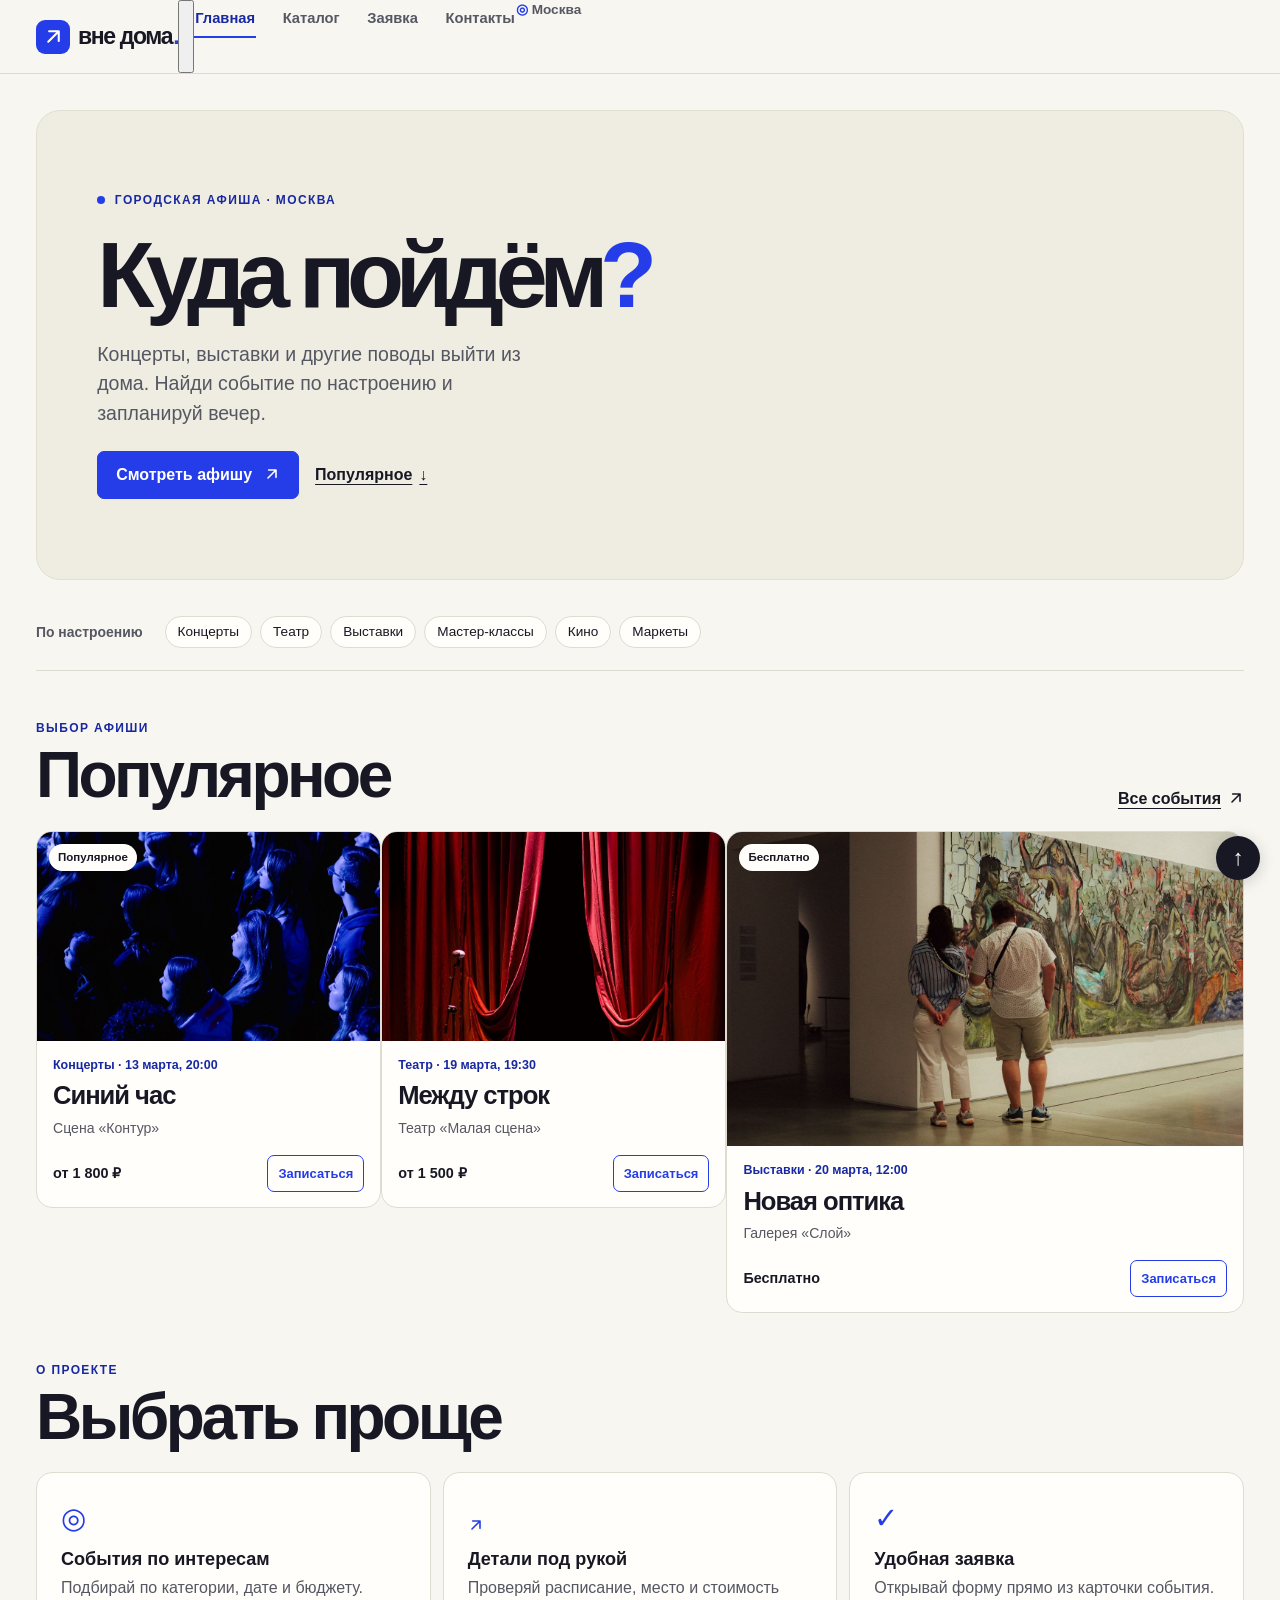
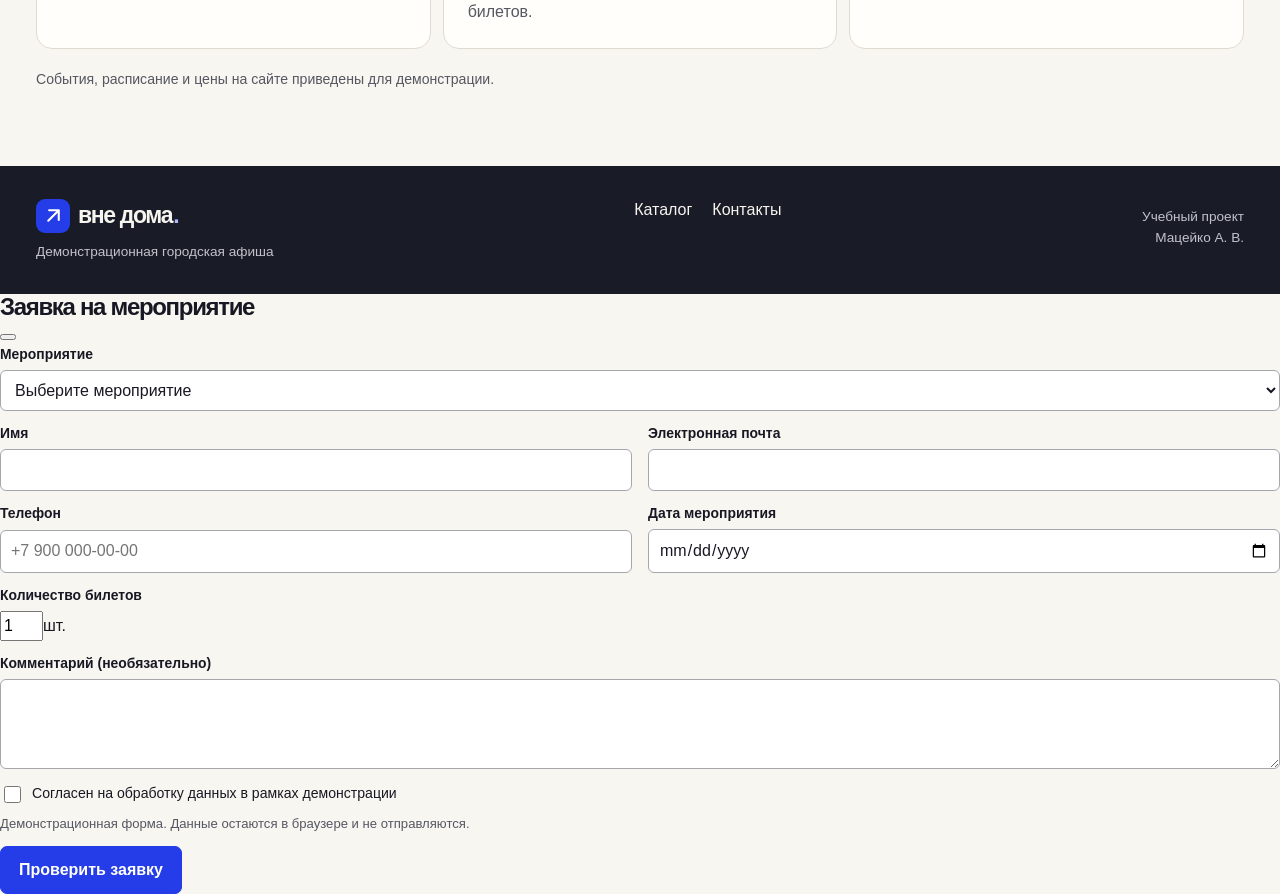
==== index.html @ 8ca8f807 "Merge coursework implementation" ====
<!doctype html>
<html lang="ru">
  <head>
    <meta charset="utf-8" />
    <meta name="viewport" content="width=device-width, initial-scale=1" />
    <meta
      name="description"
      content="Демонстрационная городская афиша Москвы. Популярные концерты, выставки и спектакли."
    />
    <meta name="theme-color" content="#f8f6f0" />
    <title>Главная · Вне дома</title>
    <link rel="icon" href="images/icon.svg" type="image/svg+xml" />
    <link rel="stylesheet" href="vendor/bootstrap/css/bootstrap.min.css" />
    <link rel="stylesheet" href="css/custom.css" />
    <script src="vendor/bootstrap/js/bootstrap.bundle.min.js" defer></script>
    <script src="js/events.js" defer></script>
    <script src="js/main.js" defer></script>
  </head>
  <body id="top" data-version="bootstrap">
    <a class="skip-link" href="#main">К содержимому</a>
    <header class="site-header">
      <nav class="site-nav navbar navbar-expand-md" aria-label="Основное меню">
        <div class="shell container">
          <a
            href="index.html"
            class="brand navbar-brand"
            aria-label="Вне дома — главная"
            ><span class="brand__mark" aria-hidden="true"
              ><svg
                class="icon-arrow"
                width="16"
                height="16"
                viewBox="0 0 24 24"
                fill="none"
                aria-hidden="true"
              >
                <path
                  d="M6 18 18 6M7 6h11v11"
                  stroke="currentColor"
                  stroke-width="2.4"
                  stroke-linecap="round"
                  stroke-linejoin="round"
                /></svg
            ></span>
            вне дома<span class="brand__dot">.</span></a
          ><button
            class="navbar-toggler"
            type="button"
            data-bs-toggle="collapse"
            data-bs-target="#main-nav"
            aria-controls="main-nav"
            aria-expanded="false"
            aria-label="Открыть меню"
          >
            <span class="navbar-toggler-icon"></span>
          </button>
          <div id="main-nav" class="collapse navbar-collapse">
            <div class="site-nav__links navbar-nav">
              <a
                class="site-nav__link nav-link"
                href="index.html"
                aria-current="page"
                >Главная</a
              ><a class="site-nav__link nav-link" href="catalog.html">Каталог</a
              ><a class="site-nav__link nav-link" href="order.html">Заявка</a
              ><a class="site-nav__link nav-link" href="contacts.html"
                >Контакты</a
              >
            </div>
          </div>
          <span class="site-nav__city"
            ><span aria-hidden="true">◎</span> Москва</span
          >
        </div>
      </nav>
    </header>
    <main id="main" tabindex="-1">
      <section class="hero shell container">
        <div class="hero__grid row g-0">
          <div class="hero__content col-lg-6">
            <p class="kicker">
              <span class="kicker__dot"></span> Городская афиша · Москва
            </p>
            <h1>Куда пойдём<span class="hero__period">?</span></h1>
            <p class="hero__lead">
              Концерты, выставки и другие поводы выйти из дома. Найди событие по
              настроению и запланируй вечер.
            </p>
            <div class="hero__actions">
              <a class="button btn btn-primary" href="catalog.html"
                >Смотреть афишу
                <span aria-hidden="true"
                  ><svg
                    class="icon-arrow"
                    width="16"
                    height="16"
                    viewBox="0 0 24 24"
                    fill="none"
                    aria-hidden="true"
                  >
                    <path
                      d="M6 18 18 6M7 6h11v11"
                      stroke="currentColor"
                      stroke-width="2.4"
                      stroke-linecap="round"
                      stroke-linejoin="round"
                    /></svg></span></a
              ><a class="text-link" href="#popular"
                >Популярное <span aria-hidden="true">↓</span></a
              >
            </div>
          </div>
          <figure class="hero__visual col-lg-6">
            <img
              src="images/concert.jpg"
              alt="Зрители перед сценой в синем свете"
              width="1200"
              height="800"
              fetchpriority="high"
            />
            <figcaption>
              <span>КОНЦЕРТ · 13 МАРТА</span
              ><a href="product.html?event=blue-hour"
                >Синий час
                <span aria-hidden="true"
                  ><svg
                    class="icon-arrow"
                    width="16"
                    height="16"
                    viewBox="0 0 24 24"
                    fill="none"
                    aria-hidden="true"
                  >
                    <path
                      d="M6 18 18 6M7 6h11v11"
                      stroke="currentColor"
                      stroke-width="2.4"
                      stroke-linecap="round"
                      stroke-linejoin="round"
                    /></svg></span
              ></a>
            </figcaption>
          </figure>
        </div>
      </section>
      <nav class="shell genres" aria-label="Категории мероприятий">
        <span class="genres__label">По настроению</span>
        <div class="genres__items">
          <a class="genre" href="catalog.html?category=Концерты">Концерты</a
          ><a class="genre" href="catalog.html?category=Театр">Театр</a
          ><a class="genre" href="catalog.html?category=Выставки">Выставки</a
          ><a class="genre" href="catalog.html?category=Мастер-классы"
            >Мастер-классы</a
          ><a class="genre" href="catalog.html?category=Кино">Кино</a
          ><a class="genre" href="catalog.html?category=Маркеты">Маркеты</a>
        </div>
      </nav>
      <section class="shell section" id="popular">
        <div class="section__heading">
          <div>
            <p class="kicker">Выбор афиши</p>
            <h2>Популярное</h2>
          </div>
          <a class="text-link" href="catalog.html"
            >Все события
            <span aria-hidden="true"
              ><svg
                class="icon-arrow"
                width="16"
                height="16"
                viewBox="0 0 24 24"
                fill="none"
                aria-hidden="true"
              >
                <path
                  d="M6 18 18 6M7 6h11v11"
                  stroke="currentColor"
                  stroke-width="2.4"
                  stroke-linecap="round"
                  stroke-linejoin="round"
                /></svg></span
          ></a>
        </div>
        <div class="card-grid row g-4">
          <div class="col-12 col-sm-6 col-lg-4" data-card-wrapper>
            <article class="event-card card h-100" data-event-card="blue-hour">
              <div class="event-card__cover">
                <span class="event-card__tag badge text-bg-light"
                  >Популярное</span
                ><a
                  href="product.html?event=blue-hour"
                  tabindex="-1"
                  aria-hidden="true"
                  ><img
                    src="images/concert.jpg"
                    alt=""
                    width="800"
                    height="520"
                    loading="lazy"
                /></a>
              </div>
              <div class="event-card__body card-body">
                <p class="event-card__meta">
                  Концерты <span>·</span>
                  <time datetime="2027-03-13">13 марта, 20:00</time>
                </p>
                <h3 class="event-card__title">
                  <a href="product.html?event=blue-hour">Синий час</a>
                </h3>
                <p class="event-card__venue">Сцена «Контур»</p>
                <div class="event-card__actions">
                  <span class="event-card__price">от 1 800 ₽</span
                  ><button
                    class="button button--secondary btn btn-outline-primary"
                    type="button"
                    data-open-order="blue-hour"
                  >
                    Записаться
                  </button>
                </div>
              </div>
            </article>
          </div>
          <div class="col-12 col-sm-6 col-lg-4" data-card-wrapper>
            <article
              class="event-card card h-100"
              data-event-card="between-lines"
            >
              <div class="event-card__cover">
                <a
                  href="product.html?event=between-lines"
                  tabindex="-1"
                  aria-hidden="true"
                  ><img
                    src="images/theater.jpg"
                    alt=""
                    width="800"
                    height="520"
                    loading="lazy"
                /></a>
              </div>
              <div class="event-card__body card-body">
                <p class="event-card__meta">
                  Театр <span>·</span>
                  <time datetime="2027-03-19">19 марта, 19:30</time>
                </p>
                <h3 class="event-card__title">
                  <a href="product.html?event=between-lines">Между строк</a>
                </h3>
                <p class="event-card__venue">Театр «Малая сцена»</p>
                <div class="event-card__actions">
                  <span class="event-card__price">от 1 500 ₽</span
                  ><button
                    class="button button--secondary btn btn-outline-primary"
                    type="button"
                    data-open-order="between-lines"
                  >
                    Записаться
                  </button>
                </div>
              </div>
            </article>
          </div>
          <div class="col-12 col-sm-6 col-lg-4" data-card-wrapper>
            <article class="event-card card h-100" data-event-card="new-optics">
              <div class="event-card__cover">
                <span class="event-card__tag badge text-bg-light"
                  >Бесплатно</span
                ><a
                  href="product.html?event=new-optics"
                  tabindex="-1"
                  aria-hidden="true"
                  ><img
                    src="images/gallery.jpg"
                    alt=""
                    width="800"
                    height="520"
                    loading="lazy"
                /></a>
              </div>
              <div class="event-card__body card-body">
                <p class="event-card__meta">
                  Выставки <span>·</span>
                  <time datetime="2027-03-20">20 марта, 12:00</time>
                </p>
                <h3 class="event-card__title">
                  <a href="product.html?event=new-optics">Новая оптика</a>
                </h3>
                <p class="event-card__venue">Галерея «Слой»</p>
                <div class="event-card__actions">
                  <span class="event-card__price">Бесплатно</span
                  ><button
                    class="button button--secondary btn btn-outline-primary"
                    type="button"
                    data-open-order="new-optics"
                  >
                    Записаться
                  </button>
                </div>
              </div>
            </article>
          </div>
        </div>
      </section>
      <section class="shell section" id="about">
        <div class="section__heading">
          <div>
            <p class="kicker">О проекте</p>
            <h2>Выбрать проще</h2>
          </div>
        </div>
        <div class="benefits row g-3">
          <div class="benefits__item col-md-4">
            <span aria-hidden="true">◎</span>
            <h3>События по интересам</h3>
            <p>Подбирай по категории, дате и бюджету.</p>
          </div>
          <div class="benefits__item col-md-4">
            <span aria-hidden="true"
              ><svg
                class="icon-arrow"
                width="16"
                height="16"
                viewBox="0 0 24 24"
                fill="none"
                aria-hidden="true"
              >
                <path
                  d="M6 18 18 6M7 6h11v11"
                  stroke="currentColor"
                  stroke-width="2.4"
                  stroke-linecap="round"
                  stroke-linejoin="round"
                /></svg
            ></span>
            <h3>Детали под рукой</h3>
            <p>Проверяй расписание, место и стоимость билетов.</p>
          </div>
          <div class="benefits__item col-md-4">
            <span aria-hidden="true">✓</span>
            <h3>Удобная заявка</h3>
            <p>Открывай форму прямо из карточки события.</p>
          </div>
        </div>
        <aside class="project-note">
          События, расписание и цены на сайте приведены для демонстрации.
        </aside>
      </section>
    </main>
    <footer class="site-footer">
      <div class="shell site-footer__inner">
        <div>
          <a class="brand brand--footer" href="index.html"
            ><span class="brand__mark" aria-hidden="true"
              ><svg
                class="icon-arrow"
                width="16"
                height="16"
                viewBox="0 0 24 24"
                fill="none"
                aria-hidden="true"
              >
                <path
                  d="M6 18 18 6M7 6h11v11"
                  stroke="currentColor"
                  stroke-width="2.4"
                  stroke-linecap="round"
                  stroke-linejoin="round"
                /></svg
            ></span>
            вне дома<span class="brand__dot">.</span></a
          >
          <p>Демонстрационная городская афиша</p>
        </div>
        <div class="site-footer__links">
          <a href="catalog.html">Каталог</a><a href="contacts.html">Контакты</a>
        </div>
        <p class="site-footer__credit">Учебный проект<br />Мацейко А. В.</p>
      </div>
    </footer>
    <a class="back-top" href="#top" aria-label="Наверх" title="Наверх">↑</a>
    <div
      class="modal fade"
      id="order-modal"
      tabindex="-1"
      aria-labelledby="modal-title"
      aria-hidden="true"
    >
      <div class="modal-dialog modal-dialog-scrollable">
        <div class="modal-content">
          <div class="modal-header">
            <h2 class="modal-title fs-4" id="modal-title">
              Заявка на мероприятие
            </h2>
            <button
              class="btn-close"
              type="button"
              data-bs-dismiss="modal"
              aria-label="Закрыть"
            ></button>
          </div>
          <div class="modal-body">
            <form class="request-form" data-form="quick">
              <div class="form-grid">
                <div class="field field--wide">
                  <label class="field__label form-label" for="quick-event"
                    >Мероприятие</label
                  ><select
                    class="field__input form-select"
                    id="quick-event"
                    name="event"
                    required
                  >
                    <option value="">Выберите мероприятие</option>
                    <option value="blue-hour">Синий час</option>
                    <option value="between-lines">Между строк</option>
                    <option value="new-optics">Новая оптика</option>
                    <option value="clay">Форма из глины</option>
                    <option value="film">Кино после заката</option>
                    <option value="market">Городской маркет</option>
                  </select>
                </div>
                <div class="field">
                  <label class="field__label form-label" for="quick-name"
                    >Имя</label
                  ><input
                    class="field__input form-control"
                    id="quick-name"
                    name="name"
                    type="text"
                    autocomplete="given-name"
                    maxlength="80"
                    required
                  />
                </div>
                <div class="field">
                  <label class="field__label form-label" for="quick-email"
                    >Электронная почта</label
                  ><input
                    class="field__input form-control"
                    id="quick-email"
                    name="email"
                    type="email"
                    autocomplete="email"
                    maxlength="120"
                    required
                  />
                </div>
                <div class="field">
                  <label class="field__label form-label" for="quick-phone"
                    >Телефон</label
                  ><input
                    class="field__input form-control"
                    id="quick-phone"
                    name="phone"
                    type="tel"
                    autocomplete="tel"
                    minlength="7"
                    maxlength="25"
                    placeholder="+7 900 000-00-00"
                    required
                  />
                </div>
                <div class="field">
                  <label class="field__label form-label" for="quick-date"
                    >Дата мероприятия</label
                  ><input
                    class="field__input form-control"
                    id="quick-date"
                    name="date"
                    type="date"
                    required
                  />
                </div>
                <div class="field">
                  <label class="form-label" for="quick-tickets"
                    >Количество билетов</label
                  >
                  <div class="input-group">
                    <input
                      class="form-control"
                      id="quick-tickets"
                      name="tickets"
                      type="number"
                      min="1"
                      max="8"
                      value="1"
                      required
                    /><span class="input-group-text">шт.</span>
                  </div>
                </div>
                <div class="field field--wide">
                  <label class="field__label form-label" for="quick-comment"
                    >Комментарий (необязательно)</label
                  ><textarea
                    class="field__input form-control"
                    name="comment"
                    id="quick-comment"
                    maxlength="600"
                    rows="3"
                  ></textarea>
                </div>
              </div>
              <div class="consent form-check">
                <input
                  class="consent__input form-check-input"
                  type="checkbox"
                  id="quick-consent"
                  name="consent"
                  required
                /><label
                  class="consent__label form-check-label"
                  for="quick-consent"
                  >Согласен на обработку данных в рамках демонстрации</label
                >
              </div>
              <p class="request-form__note">
                Демонстрационная форма. Данные остаются в браузере и не
                отправляются.
              </p>
              <button class="button btn btn-primary" type="submit" disabled>
                Проверить заявку
              </button>
              <p
                class="request-form__status alert alert-success"
                role="status"
                tabindex="-1"
                hidden
              ></p>
            </form>
          </div>
        </div>
      </div>
    </div>
  </body>
</html>
---- css/custom.css ----
/* Токены оформления, базовые стили и состояния */
:root {
  --paper: #f8f6f0;
  --white: #fffefa;
  --ink: #171823;
  --muted: #555762;
  --line: #dedbd1;
  --accent: #243de8;
  --accent-dark: #1828a2;
  --soft: #eef0ff;
  --radius: 16px;
  --gap: 24px;
  --shell: 1280px;
}
*,
*::before,
*::after {
  box-sizing: border-box;
}
html {
  scroll-behavior: smooth;
  scroll-padding-top: 110px;
}
body {
  margin: 0;
  background: var(--paper);
  color: var(--ink);
  font:
    16px/1.5 "Inter",
    "Arial",
    sans-serif;
}
h1,
h2,
h3,
p,
figure {
  margin: 0;
}
h1,
h2,
h3 {
  line-height: 1.08;
}
h1,
h2 {
  letter-spacing: -0.055em;
}
a {
  color: inherit;
  text-decoration: none;
}
img {
  display: block;
  max-width: 100%;
  height: auto;
}
button,
input,
textarea,
select {
  font: inherit;
}
button,
select,
summary {
  cursor: pointer;
}
[hidden] {
  display: none !important;
}
:focus-visible {
  outline: 3px solid var(--accent);
  outline-offset: 4px;
}
:disabled {
  cursor: not-allowed;
  opacity: 0.55;
}
.shell {
  width: min(var(--shell), calc(100% - 72px));
  margin-inline: auto;
}
.skip-link {
  position: fixed;
  z-index: 1100;
  top: 10px;
  left: 10px;
  padding: 10px 15px;
  background: var(--white);
  transform: translateY(-150%);
}
.skip-link:focus {
  transform: translateY(0);
}
.button {
  display: inline-flex;
  align-items: center;
  justify-content: center;
  gap: 12px;
  min-height: 44px;
  padding: 11px 18px;
  border: 1px solid var(--accent);
  border-radius: 7px;
  background: var(--accent);
  color: #fff;
  text-align: center;
  font-weight: 700;
  transition:
    background-color 0.16s,
    color 0.16s;
}
.button:hover {
  background: var(--accent-dark);
  border-color: var(--accent-dark);
  color: #fff;
}
.button--secondary {
  color: var(--accent);
  background: transparent;
}
.button--secondary:hover {
  color: var(--accent-dark);
  background: var(--soft);
  border-color: var(--accent-dark);
}
.text-link {
  display: inline-flex;
  gap: 7px;
  align-items: center;
  font-weight: 700;
  text-decoration: underline;
  text-underline-offset: 4px;
}
.text-link:hover {
  color: var(--accent);
}
.kicker {
  color: var(--accent-dark);
  font-size: 0.75rem;
  font-weight: 800;
  letter-spacing: 0.115em;
  text-transform: uppercase;
}
.kicker__dot {
  display: inline-block;
  width: 8px;
  height: 8px;
  margin-right: 5px;
  border-radius: 50%;
  background: var(--accent);
}

/* Навигация и подвал */
.site-header {
  position: sticky;
  top: 0;
  z-index: 100;
  background: var(--paper);
  border-bottom: 1px solid var(--line);
}
.site-nav {
  display: flex;
  justify-content: space-between;
  align-items: center;
  gap: 18px;
  min-height: 73px;
}
.brand {
  display: inline-flex;
  align-items: center;
  gap: 8px;
  white-space: nowrap;
  font-size: 1.44rem;
  font-weight: 900;
  letter-spacing: -0.06em;
}
.brand__mark {
  display: grid;
  place-items: center;
  height: 34px;
  width: 34px;
  border-radius: 9px;
  background: var(--accent);
  color: white;
  font-size: 1.38rem;
}
.brand__dot {
  margin-left: -7px;
  color: var(--accent);
}
.site-nav__links {
  display: flex;
  flex-wrap: wrap;
  justify-content: center;
  align-items: center;
  gap: clamp(10px, 2vw, 32px);
}
.site-nav__link {
  color: var(--muted);
  font-size: 0.92rem;
  font-weight: 700;
  white-space: nowrap;
  padding: 7px 1px;
}
.site-nav__link:hover,
.site-nav__link[aria-current] {
  color: var(--accent-dark);
}
.site-nav__link[aria-current] {
  box-shadow: 0 2px 0 var(--accent);
}
.site-nav__city {
  color: var(--muted);
  font-size: 0.85rem;
  font-weight: 700;
  white-space: nowrap;
}
.site-nav__city span {
  color: var(--accent);
}
.site-footer {
  margin-top: 76px;
  padding: 32px 0;
  background: #191b26;
  color: #f6f4ef;
}
.site-footer__inner {
  display: flex;
  align-items: flex-start;
  justify-content: space-between;
  gap: 24px;
}
.site-footer p {
  color: #c1c2cc;
  font-size: 0.85rem;
  margin-top: 9px;
}
.site-footer__links {
  display: flex;
  flex-wrap: wrap;
  gap: 20px;
}
.site-footer a:hover {
  text-decoration: underline;
}
.site-footer__credit {
  text-align: right;
}
.brand--footer .brand__dot {
  color: #adb8ff;
}
.back-top {
  position: fixed;
  right: 20px;
  bottom: 20px;
  z-index: 110;
  display: grid;
  place-items: center;
  width: 44px;
  height: 44px;
  border-radius: 50%;
  background: var(--ink);
  color: #fff;
  box-shadow: 0 3px 15px #17182330;
  font-size: 1.4rem;
}
.back-top:hover {
  background: var(--accent);
}
.breadcrumbs {
  margin-bottom: 25px;
  color: var(--muted);
  font-size: 0.84rem;
}
.breadcrumbs ol {
  display: flex;
  flex-wrap: wrap;
  gap: 10px;
  margin: 0;
  padding: 0;
  list-style: none;
}
.breadcrumbs li + li::before {
  content: "/";
  margin-right: 10px;
  color: #727483;
}
.breadcrumbs a {
  text-decoration: underline;
  text-underline-offset: 3px;
}

/* Главная */
.hero {
  padding-block: 36px 22px;
}
.hero__grid {
  display: grid;
  grid-template-columns: 0.93fr 1.07fr;
  min-height: 470px;
  overflow: hidden;
  border: 1px solid #e2dfd3;
  border-radius: 24px;
  background: #efece1;
}
.hero__content {
  display: flex;
  flex-direction: column;
  justify-content: center;
  align-items: flex-start;
  gap: 23px;
  padding: clamp(30px, 4.7vw, 74px);
}
.hero h1 {
  max-width: 650px;
  font-size: clamp(3.5rem, 7.3vw, 7rem);
  font-weight: 900;
  line-height: 0.91;
  letter-spacing: -0.09em;
}
.hero__period {
  color: var(--accent);
}
.hero__lead {
  max-width: 440px;
  color: var(--muted);
  font-size: clamp(1rem, 1.55vw, 1.22rem);
}
.hero__actions {
  display: flex;
  flex-wrap: wrap;
  align-items: center;
  gap: 16px;
}
.hero__visual {
  position: relative;
  min-height: 300px;
  margin: 0;
  overflow: hidden;
  background: #15183c;
  color: white;
}
.hero__visual::after {
  content: "";
  position: absolute;
  inset: 40% 0 0;
  background: linear-gradient(transparent, #10142dde);
  pointer-events: none;
}
.hero__visual img {
  position: absolute;
  inset: 0;
  width: 100%;
  height: 100%;
  object-fit: cover;
}
.hero__visual figcaption {
  position: absolute;
  z-index: 1;
  right: 24px;
  bottom: 20px;
  left: 24px;
  display: flex;
  flex-wrap: wrap;
  justify-content: space-between;
  align-items: center;
  gap: 6px 16px;
}
.hero__visual figcaption > span {
  font-size: 0.7rem;
  letter-spacing: 0.1em;
  font-weight: 800;
}
.hero__visual a {
  font-size: 1.24rem;
  font-weight: 750;
}
.hero__visual a:hover {
  text-decoration: underline;
}
.genres {
  display: flex;
  align-items: center;
  flex-wrap: wrap;
  gap: 14px 22px;
  padding-block: 14px 22px;
  border-bottom: 1px solid var(--line);
}
.genres__label {
  font-size: 0.87rem;
  color: var(--muted);
  font-weight: 750;
}
.genres__items {
  display: flex;
  flex-wrap: wrap;
  gap: 8px;
}
.genre {
  border: 1px solid var(--line);
  padding: 5px 12px;
  border-radius: 24px;
  background: var(--white);
  font-size: 0.85rem;
}
.genre:hover {
  border-color: var(--accent);
  color: var(--accent-dark);
}
.section {
  padding-top: 48px;
}
.section__heading {
  display: flex;
  justify-content: space-between;
  flex-wrap: wrap;
  align-items: end;
  gap: 12px;
  margin-bottom: 20px;
}
.section__heading h2 {
  font-size: clamp(2.5rem, 5vw, 4.3rem);
  font-weight: 850;
  margin-top: 4px;
}
.benefits {
  display: grid;
  grid-template-columns: repeat(3, minmax(0, 1fr));
  gap: 15px;
}
.benefits__item {
  padding: 24px;
  border: 1px solid var(--line);
  border-radius: var(--radius);
  background: var(--white);
}
.benefits__item span {
  display: inline-block;
  color: var(--accent);
  font-size: 1.8rem;
  margin-bottom: 9px;
}
.benefits__item h3 {
  font-size: 1.13rem;
}
.benefits__item p,
.project-note {
  color: var(--muted);
  margin-top: 7px;
}
.project-note {
  font-size: 0.88rem;
  margin-top: 20px;
}

/* Каталог и карточки */
.page {
  min-height: 58vh;
  padding-top: 25px;
}
.page-heading {
  margin-bottom: 30px;
}
.page-heading h1 {
  font-size: clamp(2.8rem, 6.4vw, 5.8rem);
  font-weight: 900;
  margin: 4px 0 9px;
}
.page-heading > p:last-child {
  color: var(--muted);
  font-size: 1.08rem;
}
.catalog-layout {
  display: grid;
  grid-template-columns: 235px minmax(0, 1fr);
  grid-template-areas: "filters results";
  align-items: start;
  gap: var(--gap);
}
.filters {
  grid-area: filters;
  position: sticky;
  top: 93px;
}
.filters__form {
  display: grid;
  gap: 14px;
  border: 1px solid var(--line);
  border-radius: var(--radius);
  padding: 20px;
  background: var(--white);
}
.filters__form h2,
.results-bar h2 {
  font-size: 1.25rem;
  letter-spacing: -0.025em;
}
.filters__form .button {
  font-size: 0.88rem;
}
.catalog-results {
  grid-area: results;
  min-width: 0;
}
.results-bar {
  display: flex;
  align-items: center;
  justify-content: space-between;
  flex-wrap: wrap;
  gap: 8px;
  margin-bottom: 14px;
}
.results-bar p {
  color: var(--muted);
  font-size: 0.9rem;
}
.card-grid {
  display: grid;
  grid-template-columns: repeat(3, minmax(0, 1fr));
  gap: var(--gap);
}
.event-card {
  position: relative;
  display: flex;
  flex-direction: column;
  overflow: hidden;
  border: 1px solid var(--line);
  border-radius: var(--radius);
  background: var(--white);
  transition: border-color 0.18s;
}
.event-card:hover {
  border-color: #a2a9d9;
}
.event-card__cover {
  position: relative;
  background: #e2e4f7;
}
.event-card__cover img {
  width: 100%;
  aspect-ratio: 1.64;
  object-fit: cover;
}
.event-card__tag {
  position: absolute;
  top: 12px;
  left: 12px;
  z-index: 1;
  border-radius: 99px;
  background: var(--white);
  color: var(--ink);
  padding: 5px 9px;
  font-weight: 800;
  font-size: 0.72rem;
}
.event-card__body {
  flex: 1;
  display: flex;
  flex-direction: column;
  gap: 8px;
  padding: 15px 16px;
}
.event-card__meta {
  font-size: 0.78rem;
  font-weight: 750;
  color: var(--accent-dark);
}
.event-card__title {
  font-size: clamp(1.25rem, 2vw, 1.62rem);
  font-weight: 850;
  letter-spacing: -0.04em;
}
.event-card__title a:hover {
  color: var(--accent-dark);
  text-decoration: underline;
}
.event-card__venue {
  color: var(--muted);
  font-size: 0.88rem;
}
.event-card__actions {
  display: flex;
  justify-content: space-between;
  align-items: center;
  flex-wrap: wrap;
  gap: 10px;
  padding-top: 8px;
  margin-top: auto;
}
.event-card__actions .button {
  min-height: 37px;
  font-size: 0.81rem;
  padding: 7px 10px;
}
.event-card__price {
  font-size: 0.9rem;
  font-weight: 850;
}
.empty-state {
  padding: 18px;
  border: 1px dashed var(--line);
  background: var(--white);
  border-radius: var(--radius);
}

/* Подробности события */
.event-detail__layout {
  display: grid;
  grid-template-columns: minmax(0, 1.7fr) minmax(270px, 1fr);
  align-items: start;
  gap: var(--gap);
}
.event-detail__image {
  width: 100%;
  aspect-ratio: 1.65;
  object-fit: cover;
  border-radius: var(--radius);
  background: #e2e4f7;
}
.event-detail__section {
  margin-top: 28px;
}
.event-detail__section h2,
.form-panel h2,
.contact-info h2,
.faq h2 {
  font-size: 1.68rem;
  margin-bottom: 12px;
  letter-spacing: -0.045em;
}
.event-detail__section p {
  max-width: 65ch;
}
.event-summary__panel,
.form-panel,
.contact-info {
  padding: clamp(16px, 3vw, 29px);
  background: var(--white);
  border: 1px solid var(--line);
  border-radius: var(--radius);
}
.event-summary__panel h2 {
  font-size: 1.4rem;
}
.event-summary__panel dl {
  margin: 14px 0;
}
.event-summary__panel dt {
  font-size: 0.8rem;
  color: var(--muted);
}
.event-summary__panel dd {
  margin: 0 0 10px;
  font-weight: 700;
}
.event-summary__price {
  margin-bottom: 12px;
  font-size: 1.35rem;
  font-weight: 850;
}
.event-summary__panel .button {
  width: 100%;
  margin-top: 6px;
}
.ticket-table {
  overflow-x: auto;
  border: 1px solid var(--line);
  border-radius: 10px;
}
.ticket-table__table {
  width: 100%;
  border-collapse: collapse;
  margin: 0;
  font-size: 0.92rem;
}
.ticket-table__table :is(td, th) {
  padding: 11px 13px;
  text-align: left;
  border-bottom: 1px solid var(--line);
}
.ticket-table__table thead {
  background: var(--soft);
}
.ticket-table__table tr:last-child td,
.ticket-table__table tbody tr:last-child th {
  border-bottom: 0;
}

/* Формы, диалог и частые вопросы */
.form-panel {
  max-width: 720px;
}
.form-grid {
  display: grid;
  grid-template-columns: repeat(2, minmax(0, 1fr));
  gap: 12px 16px;
}
.field {
  display: grid;
  gap: 5px;
  min-width: 0;
}
.field--wide {
  grid-column: 1 / -1;
}
.field label {
  font-size: 0.87rem;
  font-weight: 700;
  margin: 0;
}
.field__input {
  display: block;
  width: 100%;
  min-height: 41px;
  min-width: 0;
  padding: 8px 10px;
  border: 1px solid #a6a7ae;
  border-radius: 6px;
  color: var(--ink);
  background-color: #fff;
}
.field__input:hover {
  border-color: var(--accent);
}
.field__input:focus {
  border-color: var(--accent);
}
textarea.field__input {
  resize: vertical;
}
.consent {
  display: flex;
  align-items: start;
  gap: 8px;
  margin-block: 14px 8px;
  font-size: 0.88rem;
}
.consent__input {
  flex: 0 0 auto;
  width: 17px;
  height: 17px;
  margin-top: 3px;
  accent-color: var(--accent);
}
.consent__label {
  cursor: pointer;
}
.request-form__note {
  color: var(--muted);
  margin-bottom: 13px;
  font-size: 0.82rem;
}
.request-form__status {
  margin-top: 12px;
  padding: 11px 12px;
  border: 1px solid #8ac59b;
  border-radius: 6px;
  background: #edf9ef;
  color: #174e27;
}
.order-dialog {
  width: min(590px, calc(100% - 32px));
  max-height: calc(100% - 32px);
  border: 1px solid var(--line);
  border-radius: 17px;
  padding: 0;
  background: var(--white);
  color: var(--ink);
}
.order-dialog::backdrop {
  background: #161827a0;
}
.order-dialog__body {
  padding: clamp(16px, 3vw, 26px);
}
.order-dialog__heading {
  display: flex;
  align-items: start;
  justify-content: space-between;
  gap: 10px;
  margin-bottom: 17px;
}
.order-dialog__heading h2 {
  font-size: 1.63rem;
}
.order-dialog__close {
  background: transparent;
  border: 1px solid var(--line);
  border-radius: 6px;
  height: 35px;
  width: 35px;
  flex-shrink: 0;
  line-height: 1;
  font-size: 1.4rem;
}
.order-dialog__close:hover {
  background: var(--soft);
}
.contact-layout {
  display: grid;
  grid-template-columns: minmax(0, 1.5fr) minmax(225px, 1fr);
  align-items: start;
  gap: var(--gap);
}
.contact-info p + p {
  margin-top: 8px;
}
.faq {
  max-width: 760px;
  margin-top: 32px;
}
.faq__item {
  border: 1px solid var(--line);
  border-radius: 10px;
  background: var(--white);
  padding: 13px 16px;
  margin: 8px 0;
}
.faq__item summary {
  font-weight: 750;
}
.faq__item p {
  margin-top: 8px;
  color: var(--muted);
}

@media (max-width: 1050px) {
  :root {
    --gap: 17px;
  }
  .catalog-results .card-grid {
    grid-template-columns: repeat(2, minmax(0, 1fr));
  }
}
@media (max-width: 820px) {
  .shell {
    width: calc(100% - 40px);
  }
  .site-nav__city {
    display: none;
  }
  .hero__grid {
    grid-template-columns: 1fr;
  }
  .hero__content {
    padding: 34px;
  }
  .hero__visual {
    min-height: 270px;
  }
  .catalog-layout,
  .event-detail__layout,
  .contact-layout {
    display: block;
  }
  .filters {
    position: static;
    margin-bottom: 20px;
  }
  .filters__form {
    grid-template-columns: repeat(2, minmax(0, 1fr));
  }
  .filters__form h2 {
    grid-column: 1 / -1;
  }
  .event-summary,
  .contact-info {
    margin-top: 20px;
  }
}
@media (max-width: 570px) {
  html {
    scroll-padding-top: 118px;
  }
  .shell {
    width: calc(100% - 28px);
  }
  .site-nav {
    flex-wrap: wrap;
    justify-content: flex-start;
    gap: 4px;
    padding-block: 10px;
  }
  .site-nav__links {
    width: 100%;
    justify-content: space-between;
    gap: 6px;
  }
  .site-nav__link {
    font-size: 0.83rem;
  }
  .hero {
    padding-top: 18px;
  }
  .hero__content {
    padding: 24px 19px;
    gap: 15px;
  }
  .hero h1 {
    font-size: clamp(3rem, 13vw, 4.4rem);
  }
  .hero__visual {
    min-height: 210px;
  }
  .hero__visual figcaption {
    bottom: 13px;
    right: 13px;
    left: 13px;
  }
  .section {
    padding-top: 32px;
  }
  .card-grid,
  .catalog-results .card-grid,
  .benefits,
  .form-grid {
    grid-template-columns: minmax(0, 1fr);
  }
  .site-footer {
    margin-top: 50px;
  }
  .site-footer__inner {
    flex-wrap: wrap;
  }
  .site-footer__credit {
    text-align: left;
  }
  .back-top {
    right: 12px;
    bottom: 12px;
  }
}
@media (prefers-reduced-motion: reduce) {
  html {
    scroll-behavior: auto;
  }
  *,
  *::before,
  *::after {
    transition: none !important;
  }
}

/* Bootstrap управляет сеткой и компонентами. Здесь только оформление темы. */
.site-nav.navbar {
  padding-block: 0;
}
.site-nav.navbar > .shell {
  display: flex;
  min-height: 73px;
  padding-inline: 0;
  max-width: var(--shell);
}
.site-nav .navbar-collapse {
  justify-content: center;
}
.site-nav .navbar-brand {
  color: var(--ink);
}
.site-nav .nav-link {
  padding-inline: 1px;
}
.hero.shell.container {
  max-width: var(--shell);
  padding-inline: 0;
}
.hero__grid.row,
.card-grid.row,
.catalog-layout.row,
.event-detail__layout.row,
.contact-layout.row {
  display: flex;
}
.hero__grid.row {
  margin: 0;
}
.card-grid.row,
.catalog-layout.row,
.event-detail__layout.row,
.contact-layout.row {
  gap: 0;
}
.benefits.row {
  display: flex;
  gap: 12px;
  margin-inline: 0;
}
.benefits.row > .col-md-4 {
  flex: 1 1 215px;
}
.filters.col-lg-3 {
  position: sticky;
}
.catalog-results.col-lg-9 {
  min-width: 0;
}
.event-detail__main.col-lg-8,
.event-summary.col-lg-4 {
  margin-top: var(--bs-gutter-y);
}
.modal-content,
.accordion {
  --bs-border-color: var(--line);
}
.accordion {
  --bs-accordion-active-bg: var(--soft);
  --bs-accordion-active-color: var(--accent-dark);
}
.form-check-input:checked {
  background-color: var(--accent);
  border-color: var(--accent);
}
@media (max-width: 991px) {
  .filters.col-lg-3 {
    position: static;
  }
  .catalog-layout .filters {
    margin-bottom: 0;
  }
  .contact-layout .contact-info {
    margin-top: var(--bs-gutter-y);
  }
}
@media (max-width: 767px) {
  .site-nav .navbar-collapse {
    flex-basis: 100%;
    padding-bottom: 8px;
  }
  .site-nav .navbar-toggler {
    margin-left: auto;
  }
  .site-nav__city {
    display: none;
  }
  .site-nav .site-nav__links {
    justify-content: start;
    align-items: start;
    gap: 4px;
  }
  .site-nav__link[aria-current] {
    box-shadow: none;
    text-decoration: underline;
  }
}

.icon-arrow {
  display: inline-block;
  flex: 0 0 auto;
  vertical-align: -0.15em;
}
.brand__mark .icon-arrow {
  width: 21px;
  height: 21px;
}
.event-detail__extra {
  width: 100%;
  max-height: 260px;
  margin-top: 16px;
  object-fit: cover;
  border-radius: var(--radius);
}
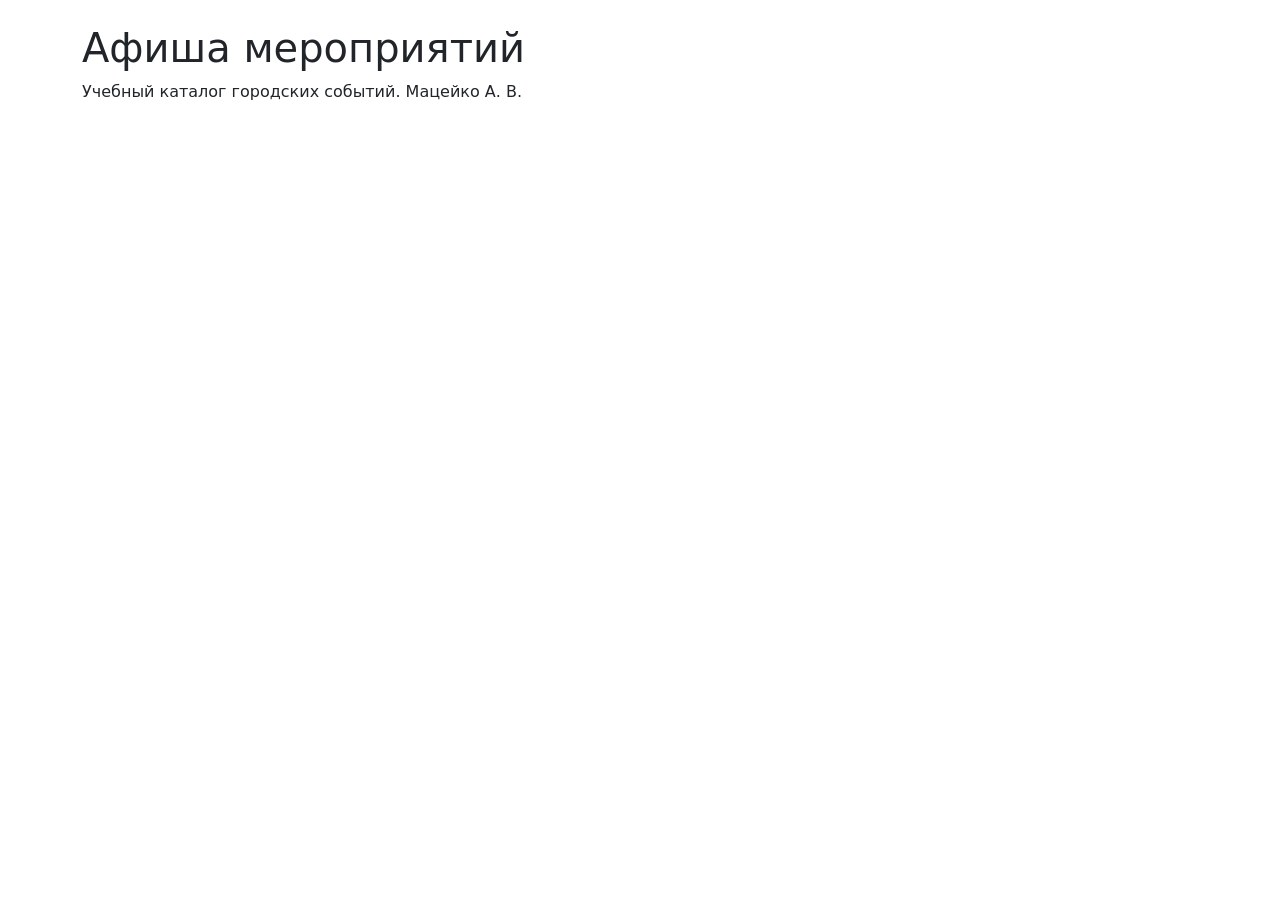
==== commit efadf1ef: "Initialize coursework website" ====
--- a/index.html
+++ b/index.html
@@ -1,536 +1,16 @@
 <!doctype html>
 <html lang="ru">
-  <head>
-    <meta charset="utf-8" />
-    <meta name="viewport" content="width=device-width, initial-scale=1" />
-    <meta
-      name="description"
-      content="Демонстрационная городская афиша Москвы. Популярные концерты, выставки и спектакли."
-    />
-    <meta name="theme-color" content="#f8f6f0" />
-    <title>Главная · Вне дома</title>
-    <link rel="icon" href="images/icon.svg" type="image/svg+xml" />
-    <link rel="stylesheet" href="vendor/bootstrap/css/bootstrap.min.css" />
-    <link rel="stylesheet" href="css/custom.css" />
-    <script src="vendor/bootstrap/js/bootstrap.bundle.min.js" defer></script>
-    <script src="js/events.js" defer></script>
-    <script src="js/main.js" defer></script>
-  </head>
-  <body id="top" data-version="bootstrap">
-    <a class="skip-link" href="#main">К содержимому</a>
-    <header class="site-header">
-      <nav class="site-nav navbar navbar-expand-md" aria-label="Основное меню">
-        <div class="shell container">
-          <a
-            href="index.html"
-            class="brand navbar-brand"
-            aria-label="Вне дома — главная"
-            ><span class="brand__mark" aria-hidden="true"
-              ><svg
-                class="icon-arrow"
-                width="16"
-                height="16"
-                viewBox="0 0 24 24"
-                fill="none"
-                aria-hidden="true"
-              >
-                <path
-                  d="M6 18 18 6M7 6h11v11"
-                  stroke="currentColor"
-                  stroke-width="2.4"
-                  stroke-linecap="round"
-                  stroke-linejoin="round"
-                /></svg
-            ></span>
-            вне дома<span class="brand__dot">.</span></a
-          ><button
-            class="navbar-toggler"
-            type="button"
-            data-bs-toggle="collapse"
-            data-bs-target="#main-nav"
-            aria-controls="main-nav"
-            aria-expanded="false"
-            aria-label="Открыть меню"
-          >
-            <span class="navbar-toggler-icon"></span>
-          </button>
-          <div id="main-nav" class="collapse navbar-collapse">
-            <div class="site-nav__links navbar-nav">
-              <a
-                class="site-nav__link nav-link"
-                href="index.html"
-                aria-current="page"
-                >Главная</a
-              ><a class="site-nav__link nav-link" href="catalog.html">Каталог</a
-              ><a class="site-nav__link nav-link" href="order.html">Заявка</a
-              ><a class="site-nav__link nav-link" href="contacts.html"
-                >Контакты</a
-              >
-            </div>
-          </div>
-          <span class="site-nav__city"
-            ><span aria-hidden="true">◎</span> Москва</span
-          >
-        </div>
-      </nav>
-    </header>
-    <main id="main" tabindex="-1">
-      <section class="hero shell container">
-        <div class="hero__grid row g-0">
-          <div class="hero__content col-lg-6">
-            <p class="kicker">
-              <span class="kicker__dot"></span> Городская афиша · Москва
-            </p>
-            <h1>Куда пойдём<span class="hero__period">?</span></h1>
-            <p class="hero__lead">
-              Концерты, выставки и другие поводы выйти из дома. Найди событие по
-              настроению и запланируй вечер.
-            </p>
-            <div class="hero__actions">
-              <a class="button btn btn-primary" href="catalog.html"
-                >Смотреть афишу
-                <span aria-hidden="true"
-                  ><svg
-                    class="icon-arrow"
-                    width="16"
-                    height="16"
-                    viewBox="0 0 24 24"
-                    fill="none"
-                    aria-hidden="true"
-                  >
-                    <path
-                      d="M6 18 18 6M7 6h11v11"
-                      stroke="currentColor"
-                      stroke-width="2.4"
-                      stroke-linecap="round"
-                      stroke-linejoin="round"
-                    /></svg></span></a
-              ><a class="text-link" href="#popular"
-                >Популярное <span aria-hidden="true">↓</span></a
-              >
-            </div>
-          </div>
-          <figure class="hero__visual col-lg-6">
-            <img
-              src="images/concert.jpg"
-              alt="Зрители перед сценой в синем свете"
-              width="1200"
-              height="800"
-              fetchpriority="high"
-            />
-            <figcaption>
-              <span>КОНЦЕРТ · 13 МАРТА</span
-              ><a href="product.html?event=blue-hour"
-                >Синий час
-                <span aria-hidden="true"
-                  ><svg
-                    class="icon-arrow"
-                    width="16"
-                    height="16"
-                    viewBox="0 0 24 24"
-                    fill="none"
-                    aria-hidden="true"
-                  >
-                    <path
-                      d="M6 18 18 6M7 6h11v11"
-                      stroke="currentColor"
-                      stroke-width="2.4"
-                      stroke-linecap="round"
-                      stroke-linejoin="round"
-                    /></svg></span
-              ></a>
-            </figcaption>
-          </figure>
-        </div>
-      </section>
-      <nav class="shell genres" aria-label="Категории мероприятий">
-        <span class="genres__label">По настроению</span>
-        <div class="genres__items">
-          <a class="genre" href="catalog.html?category=Концерты">Концерты</a
-          ><a class="genre" href="catalog.html?category=Театр">Театр</a
-          ><a class="genre" href="catalog.html?category=Выставки">Выставки</a
-          ><a class="genre" href="catalog.html?category=Мастер-классы"
-            >Мастер-классы</a
-          ><a class="genre" href="catalog.html?category=Кино">Кино</a
-          ><a class="genre" href="catalog.html?category=Маркеты">Маркеты</a>
-        </div>
-      </nav>
-      <section class="shell section" id="popular">
-        <div class="section__heading">
-          <div>
-            <p class="kicker">Выбор афиши</p>
-            <h2>Популярное</h2>
-          </div>
-          <a class="text-link" href="catalog.html"
-            >Все события
-            <span aria-hidden="true"
-              ><svg
-                class="icon-arrow"
-                width="16"
-                height="16"
-                viewBox="0 0 24 24"
-                fill="none"
-                aria-hidden="true"
-              >
-                <path
-                  d="M6 18 18 6M7 6h11v11"
-                  stroke="currentColor"
-                  stroke-width="2.4"
-                  stroke-linecap="round"
-                  stroke-linejoin="round"
-                /></svg></span
-          ></a>
-        </div>
-        <div class="card-grid row g-4">
-          <div class="col-12 col-sm-6 col-lg-4" data-card-wrapper>
-            <article class="event-card card h-100" data-event-card="blue-hour">
-              <div class="event-card__cover">
-                <span class="event-card__tag badge text-bg-light"
-                  >Популярное</span
-                ><a
-                  href="product.html?event=blue-hour"
-                  tabindex="-1"
-                  aria-hidden="true"
-                  ><img
-                    src="images/concert.jpg"
-                    alt=""
-                    width="800"
-                    height="520"
-                    loading="lazy"
-                /></a>
-              </div>
-              <div class="event-card__body card-body">
-                <p class="event-card__meta">
-                  Концерты <span>·</span>
-                  <time datetime="2027-03-13">13 марта, 20:00</time>
-                </p>
-                <h3 class="event-card__title">
-                  <a href="product.html?event=blue-hour">Синий час</a>
-                </h3>
-                <p class="event-card__venue">Сцена «Контур»</p>
-                <div class="event-card__actions">
-                  <span class="event-card__price">от 1 800 ₽</span
-                  ><button
-                    class="button button--secondary btn btn-outline-primary"
-                    type="button"
-                    data-open-order="blue-hour"
-                  >
-                    Записаться
-                  </button>
-                </div>
-              </div>
-            </article>
-          </div>
-          <div class="col-12 col-sm-6 col-lg-4" data-card-wrapper>
-            <article
-              class="event-card card h-100"
-              data-event-card="between-lines"
-            >
-              <div class="event-card__cover">
-                <a
-                  href="product.html?event=between-lines"
-                  tabindex="-1"
-                  aria-hidden="true"
-                  ><img
-                    src="images/theater.jpg"
-                    alt=""
-                    width="800"
-                    height="520"
-                    loading="lazy"
-                /></a>
-              </div>
-              <div class="event-card__body card-body">
-                <p class="event-card__meta">
-                  Театр <span>·</span>
-                  <time datetime="2027-03-19">19 марта, 19:30</time>
-                </p>
-                <h3 class="event-card__title">
-                  <a href="product.html?event=between-lines">Между строк</a>
-                </h3>
-                <p class="event-card__venue">Театр «Малая сцена»</p>
-                <div class="event-card__actions">
-                  <span class="event-card__price">от 1 500 ₽</span
-                  ><button
-                    class="button button--secondary btn btn-outline-primary"
-                    type="button"
-                    data-open-order="between-lines"
-                  >
-                    Записаться
-                  </button>
-                </div>
-              </div>
-            </article>
-          </div>
-          <div class="col-12 col-sm-6 col-lg-4" data-card-wrapper>
-            <article class="event-card card h-100" data-event-card="new-optics">
-              <div class="event-card__cover">
-                <span class="event-card__tag badge text-bg-light"
-                  >Бесплатно</span
-                ><a
-                  href="product.html?event=new-optics"
-                  tabindex="-1"
-                  aria-hidden="true"
-                  ><img
-                    src="images/gallery.jpg"
-                    alt=""
-                    width="800"
-                    height="520"
-                    loading="lazy"
-                /></a>
-              </div>
-              <div class="event-card__body card-body">
-                <p class="event-card__meta">
-                  Выставки <span>·</span>
-                  <time datetime="2027-03-20">20 марта, 12:00</time>
-                </p>
-                <h3 class="event-card__title">
-                  <a href="product.html?event=new-optics">Новая оптика</a>
-                </h3>
-                <p class="event-card__venue">Галерея «Слой»</p>
-                <div class="event-card__actions">
-                  <span class="event-card__price">Бесплатно</span
-                  ><button
-                    class="button button--secondary btn btn-outline-primary"
-                    type="button"
-                    data-open-order="new-optics"
-                  >
-                    Записаться
-                  </button>
-                </div>
-              </div>
-            </article>
-          </div>
-        </div>
-      </section>
-      <section class="shell section" id="about">
-        <div class="section__heading">
-          <div>
-            <p class="kicker">О проекте</p>
-            <h2>Выбрать проще</h2>
-          </div>
-        </div>
-        <div class="benefits row g-3">
-          <div class="benefits__item col-md-4">
-            <span aria-hidden="true">◎</span>
-            <h3>События по интересам</h3>
-            <p>Подбирай по категории, дате и бюджету.</p>
-          </div>
-          <div class="benefits__item col-md-4">
-            <span aria-hidden="true"
-              ><svg
-                class="icon-arrow"
-                width="16"
-                height="16"
-                viewBox="0 0 24 24"
-                fill="none"
-                aria-hidden="true"
-              >
-                <path
-                  d="M6 18 18 6M7 6h11v11"
-                  stroke="currentColor"
-                  stroke-width="2.4"
-                  stroke-linecap="round"
-                  stroke-linejoin="round"
-                /></svg
-            ></span>
-            <h3>Детали под рукой</h3>
-            <p>Проверяй расписание, место и стоимость билетов.</p>
-          </div>
-          <div class="benefits__item col-md-4">
-            <span aria-hidden="true">✓</span>
-            <h3>Удобная заявка</h3>
-            <p>Открывай форму прямо из карточки события.</p>
-          </div>
-        </div>
-        <aside class="project-note">
-          События, расписание и цены на сайте приведены для демонстрации.
-        </aside>
-      </section>
-    </main>
-    <footer class="site-footer">
-      <div class="shell site-footer__inner">
-        <div>
-          <a class="brand brand--footer" href="index.html"
-            ><span class="brand__mark" aria-hidden="true"
-              ><svg
-                class="icon-arrow"
-                width="16"
-                height="16"
-                viewBox="0 0 24 24"
-                fill="none"
-                aria-hidden="true"
-              >
-                <path
-                  d="M6 18 18 6M7 6h11v11"
-                  stroke="currentColor"
-                  stroke-width="2.4"
-                  stroke-linecap="round"
-                  stroke-linejoin="round"
-                /></svg
-            ></span>
-            вне дома<span class="brand__dot">.</span></a
-          >
-          <p>Демонстрационная городская афиша</p>
-        </div>
-        <div class="site-footer__links">
-          <a href="catalog.html">Каталог</a><a href="contacts.html">Контакты</a>
-        </div>
-        <p class="site-footer__credit">Учебный проект<br />Мацейко А. В.</p>
-      </div>
-    </footer>
-    <a class="back-top" href="#top" aria-label="Наверх" title="Наверх">↑</a>
-    <div
-      class="modal fade"
-      id="order-modal"
-      tabindex="-1"
-      aria-labelledby="modal-title"
-      aria-hidden="true"
-    >
-      <div class="modal-dialog modal-dialog-scrollable">
-        <div class="modal-content">
-          <div class="modal-header">
-            <h2 class="modal-title fs-4" id="modal-title">
-              Заявка на мероприятие
-            </h2>
-            <button
-              class="btn-close"
-              type="button"
-              data-bs-dismiss="modal"
-              aria-label="Закрыть"
-            ></button>
-          </div>
-          <div class="modal-body">
-            <form class="request-form" data-form="quick">
-              <div class="form-grid">
-                <div class="field field--wide">
-                  <label class="field__label form-label" for="quick-event"
-                    >Мероприятие</label
-                  ><select
-                    class="field__input form-select"
-                    id="quick-event"
-                    name="event"
-                    required
-                  >
-                    <option value="">Выберите мероприятие</option>
-                    <option value="blue-hour">Синий час</option>
-                    <option value="between-lines">Между строк</option>
-                    <option value="new-optics">Новая оптика</option>
-                    <option value="clay">Форма из глины</option>
-                    <option value="film">Кино после заката</option>
-                    <option value="market">Городской маркет</option>
-                  </select>
-                </div>
-                <div class="field">
-                  <label class="field__label form-label" for="quick-name"
-                    >Имя</label
-                  ><input
-                    class="field__input form-control"
-                    id="quick-name"
-                    name="name"
-                    type="text"
-                    autocomplete="given-name"
-                    maxlength="80"
-                    required
-                  />
-                </div>
-                <div class="field">
-                  <label class="field__label form-label" for="quick-email"
-                    >Электронная почта</label
-                  ><input
-                    class="field__input form-control"
-                    id="quick-email"
-                    name="email"
-                    type="email"
-                    autocomplete="email"
-                    maxlength="120"
-                    required
-                  />
-                </div>
-                <div class="field">
-                  <label class="field__label form-label" for="quick-phone"
-                    >Телефон</label
-                  ><input
-                    class="field__input form-control"
-                    id="quick-phone"
-                    name="phone"
-                    type="tel"
-                    autocomplete="tel"
-                    minlength="7"
-                    maxlength="25"
-                    placeholder="+7 900 000-00-00"
-                    required
-                  />
-                </div>
-                <div class="field">
-                  <label class="field__label form-label" for="quick-date"
-                    >Дата мероприятия</label
-                  ><input
-                    class="field__input form-control"
-                    id="quick-date"
-                    name="date"
-                    type="date"
-                    required
-                  />
-                </div>
-                <div class="field">
-                  <label class="form-label" for="quick-tickets"
-                    >Количество билетов</label
-                  >
-                  <div class="input-group">
-                    <input
-                      class="form-control"
-                      id="quick-tickets"
-                      name="tickets"
-                      type="number"
-                      min="1"
-                      max="8"
-                      value="1"
-                      required
-                    /><span class="input-group-text">шт.</span>
-                  </div>
-                </div>
-                <div class="field field--wide">
-                  <label class="field__label form-label" for="quick-comment"
-                    >Комментарий (необязательно)</label
-                  ><textarea
-                    class="field__input form-control"
-                    name="comment"
-                    id="quick-comment"
-                    maxlength="600"
-                    rows="3"
-                  ></textarea>
-                </div>
-              </div>
-              <div class="consent form-check">
-                <input
-                  class="consent__input form-check-input"
-                  type="checkbox"
-                  id="quick-consent"
-                  name="consent"
-                  required
-                /><label
-                  class="consent__label form-check-label"
-                  for="quick-consent"
-                  >Согласен на обработку данных в рамках демонстрации</label
-                >
-              </div>
-              <p class="request-form__note">
-                Демонстрационная форма. Данные остаются в браузере и не
-                отправляются.
-              </p>
-              <button class="button btn btn-primary" type="submit" disabled>
-                Проверить заявку
-              </button>
-              <p
-                class="request-form__status alert alert-success"
-                role="status"
-                tabindex="-1"
-                hidden
-              ></p>
-            </form>
-          </div>
-        </div>
-      </div>
-    </div>
-  </body>
+<head>
+  <meta charset="utf-8">
+  <meta name="viewport" content="width=device-width, initial-scale=1">
+  <title>Афиша мероприятий</title>
+  <link rel="stylesheet" href="vendor/bootstrap/css/bootstrap.min.css">
+  <link rel="stylesheet" href="css/custom.css">
+</head>
+<body>
+  <main class="container py-4">
+    <h1>Афиша мероприятий</h1>
+    <p>Учебный каталог городских событий. Мацейко А. В.</p>
+  </main>
+</body>
 </html>
--- a/css/custom.css
+++ b/css/custom.css
@@ -1,1062 +1 @@
-/* Токены оформления, базовые стили и состояния */
-:root {
-  --paper: #f8f6f0;
-  --white: #fffefa;
-  --ink: #171823;
-  --muted: #555762;
-  --line: #dedbd1;
-  --accent: #243de8;
-  --accent-dark: #1828a2;
-  --soft: #eef0ff;
-  --radius: 16px;
-  --gap: 24px;
-  --shell: 1280px;
-}
-*,
-*::before,
-*::after {
-  box-sizing: border-box;
-}
-html {
-  scroll-behavior: smooth;
-  scroll-padding-top: 110px;
-}
-body {
-  margin: 0;
-  background: var(--paper);
-  color: var(--ink);
-  font:
-    16px/1.5 "Inter",
-    "Arial",
-    sans-serif;
-}
-h1,
-h2,
-h3,
-p,
-figure {
-  margin: 0;
-}
-h1,
-h2,
-h3 {
-  line-height: 1.08;
-}
-h1,
-h2 {
-  letter-spacing: -0.055em;
-}
-a {
-  color: inherit;
-  text-decoration: none;
-}
-img {
-  display: block;
-  max-width: 100%;
-  height: auto;
-}
-button,
-input,
-textarea,
-select {
-  font: inherit;
-}
-button,
-select,
-summary {
-  cursor: pointer;
-}
-[hidden] {
-  display: none !important;
-}
-:focus-visible {
-  outline: 3px solid var(--accent);
-  outline-offset: 4px;
-}
-:disabled {
-  cursor: not-allowed;
-  opacity: 0.55;
-}
-.shell {
-  width: min(var(--shell), calc(100% - 72px));
-  margin-inline: auto;
-}
-.skip-link {
-  position: fixed;
-  z-index: 1100;
-  top: 10px;
-  left: 10px;
-  padding: 10px 15px;
-  background: var(--white);
-  transform: translateY(-150%);
-}
-.skip-link:focus {
-  transform: translateY(0);
-}
-.button {
-  display: inline-flex;
-  align-items: center;
-  justify-content: center;
-  gap: 12px;
-  min-height: 44px;
-  padding: 11px 18px;
-  border: 1px solid var(--accent);
-  border-radius: 7px;
-  background: var(--accent);
-  color: #fff;
-  text-align: center;
-  font-weight: 700;
-  transition:
-    background-color 0.16s,
-    color 0.16s;
-}
-.button:hover {
-  background: var(--accent-dark);
-  border-color: var(--accent-dark);
-  color: #fff;
-}
-.button--secondary {
-  color: var(--accent);
-  background: transparent;
-}
-.button--secondary:hover {
-  color: var(--accent-dark);
-  background: var(--soft);
-  border-color: var(--accent-dark);
-}
-.text-link {
-  display: inline-flex;
-  gap: 7px;
-  align-items: center;
-  font-weight: 700;
-  text-decoration: underline;
-  text-underline-offset: 4px;
-}
-.text-link:hover {
-  color: var(--accent);
-}
-.kicker {
-  color: var(--accent-dark);
-  font-size: 0.75rem;
-  font-weight: 800;
-  letter-spacing: 0.115em;
-  text-transform: uppercase;
-}
-.kicker__dot {
-  display: inline-block;
-  width: 8px;
-  height: 8px;
-  margin-right: 5px;
-  border-radius: 50%;
-  background: var(--accent);
-}
-
-/* Навигация и подвал */
-.site-header {
-  position: sticky;
-  top: 0;
-  z-index: 100;
-  background: var(--paper);
-  border-bottom: 1px solid var(--line);
-}
-.site-nav {
-  display: flex;
-  justify-content: space-between;
-  align-items: center;
-  gap: 18px;
-  min-height: 73px;
-}
-.brand {
-  display: inline-flex;
-  align-items: center;
-  gap: 8px;
-  white-space: nowrap;
-  font-size: 1.44rem;
-  font-weight: 900;
-  letter-spacing: -0.06em;
-}
-.brand__mark {
-  display: grid;
-  place-items: center;
-  height: 34px;
-  width: 34px;
-  border-radius: 9px;
-  background: var(--accent);
-  color: white;
-  font-size: 1.38rem;
-}
-.brand__dot {
-  margin-left: -7px;
-  color: var(--accent);
-}
-.site-nav__links {
-  display: flex;
-  flex-wrap: wrap;
-  justify-content: center;
-  align-items: center;
-  gap: clamp(10px, 2vw, 32px);
-}
-.site-nav__link {
-  color: var(--muted);
-  font-size: 0.92rem;
-  font-weight: 700;
-  white-space: nowrap;
-  padding: 7px 1px;
-}
-.site-nav__link:hover,
-.site-nav__link[aria-current] {
-  color: var(--accent-dark);
-}
-.site-nav__link[aria-current] {
-  box-shadow: 0 2px 0 var(--accent);
-}
-.site-nav__city {
-  color: var(--muted);
-  font-size: 0.85rem;
-  font-weight: 700;
-  white-space: nowrap;
-}
-.site-nav__city span {
-  color: var(--accent);
-}
-.site-footer {
-  margin-top: 76px;
-  padding: 32px 0;
-  background: #191b26;
-  color: #f6f4ef;
-}
-.site-footer__inner {
-  display: flex;
-  align-items: flex-start;
-  justify-content: space-between;
-  gap: 24px;
-}
-.site-footer p {
-  color: #c1c2cc;
-  font-size: 0.85rem;
-  margin-top: 9px;
-}
-.site-footer__links {
-  display: flex;
-  flex-wrap: wrap;
-  gap: 20px;
-}
-.site-footer a:hover {
-  text-decoration: underline;
-}
-.site-footer__credit {
-  text-align: right;
-}
-.brand--footer .brand__dot {
-  color: #adb8ff;
-}
-.back-top {
-  position: fixed;
-  right: 20px;
-  bottom: 20px;
-  z-index: 110;
-  display: grid;
-  place-items: center;
-  width: 44px;
-  height: 44px;
-  border-radius: 50%;
-  background: var(--ink);
-  color: #fff;
-  box-shadow: 0 3px 15px #17182330;
-  font-size: 1.4rem;
-}
-.back-top:hover {
-  background: var(--accent);
-}
-.breadcrumbs {
-  margin-bottom: 25px;
-  color: var(--muted);
-  font-size: 0.84rem;
-}
-.breadcrumbs ol {
-  display: flex;
-  flex-wrap: wrap;
-  gap: 10px;
-  margin: 0;
-  padding: 0;
-  list-style: none;
-}
-.breadcrumbs li + li::before {
-  content: "/";
-  margin-right: 10px;
-  color: #727483;
-}
-.breadcrumbs a {
-  text-decoration: underline;
-  text-underline-offset: 3px;
-}
-
-/* Главная */
-.hero {
-  padding-block: 36px 22px;
-}
-.hero__grid {
-  display: grid;
-  grid-template-columns: 0.93fr 1.07fr;
-  min-height: 470px;
-  overflow: hidden;
-  border: 1px solid #e2dfd3;
-  border-radius: 24px;
-  background: #efece1;
-}
-.hero__content {
-  display: flex;
-  flex-direction: column;
-  justify-content: center;
-  align-items: flex-start;
-  gap: 23px;
-  padding: clamp(30px, 4.7vw, 74px);
-}
-.hero h1 {
-  max-width: 650px;
-  font-size: clamp(3.5rem, 7.3vw, 7rem);
-  font-weight: 900;
-  line-height: 0.91;
-  letter-spacing: -0.09em;
-}
-.hero__period {
-  color: var(--accent);
-}
-.hero__lead {
-  max-width: 440px;
-  color: var(--muted);
-  font-size: clamp(1rem, 1.55vw, 1.22rem);
-}
-.hero__actions {
-  display: flex;
-  flex-wrap: wrap;
-  align-items: center;
-  gap: 16px;
-}
-.hero__visual {
-  position: relative;
-  min-height: 300px;
-  margin: 0;
-  overflow: hidden;
-  background: #15183c;
-  color: white;
-}
-.hero__visual::after {
-  content: "";
-  position: absolute;
-  inset: 40% 0 0;
-  background: linear-gradient(transparent, #10142dde);
-  pointer-events: none;
-}
-.hero__visual img {
-  position: absolute;
-  inset: 0;
-  width: 100%;
-  height: 100%;
-  object-fit: cover;
-}
-.hero__visual figcaption {
-  position: absolute;
-  z-index: 1;
-  right: 24px;
-  bottom: 20px;
-  left: 24px;
-  display: flex;
-  flex-wrap: wrap;
-  justify-content: space-between;
-  align-items: center;
-  gap: 6px 16px;
-}
-.hero__visual figcaption > span {
-  font-size: 0.7rem;
-  letter-spacing: 0.1em;
-  font-weight: 800;
-}
-.hero__visual a {
-  font-size: 1.24rem;
-  font-weight: 750;
-}
-.hero__visual a:hover {
-  text-decoration: underline;
-}
-.genres {
-  display: flex;
-  align-items: center;
-  flex-wrap: wrap;
-  gap: 14px 22px;
-  padding-block: 14px 22px;
-  border-bottom: 1px solid var(--line);
-}
-.genres__label {
-  font-size: 0.87rem;
-  color: var(--muted);
-  font-weight: 750;
-}
-.genres__items {
-  display: flex;
-  flex-wrap: wrap;
-  gap: 8px;
-}
-.genre {
-  border: 1px solid var(--line);
-  padding: 5px 12px;
-  border-radius: 24px;
-  background: var(--white);
-  font-size: 0.85rem;
-}
-.genre:hover {
-  border-color: var(--accent);
-  color: var(--accent-dark);
-}
-.section {
-  padding-top: 48px;
-}
-.section__heading {
-  display: flex;
-  justify-content: space-between;
-  flex-wrap: wrap;
-  align-items: end;
-  gap: 12px;
-  margin-bottom: 20px;
-}
-.section__heading h2 {
-  font-size: clamp(2.5rem, 5vw, 4.3rem);
-  font-weight: 850;
-  margin-top: 4px;
-}
-.benefits {
-  display: grid;
-  grid-template-columns: repeat(3, minmax(0, 1fr));
-  gap: 15px;
-}
-.benefits__item {
-  padding: 24px;
-  border: 1px solid var(--line);
-  border-radius: var(--radius);
-  background: var(--white);
-}
-.benefits__item span {
-  display: inline-block;
-  color: var(--accent);
-  font-size: 1.8rem;
-  margin-bottom: 9px;
-}
-.benefits__item h3 {
-  font-size: 1.13rem;
-}
-.benefits__item p,
-.project-note {
-  color: var(--muted);
-  margin-top: 7px;
-}
-.project-note {
-  font-size: 0.88rem;
-  margin-top: 20px;
-}
-
-/* Каталог и карточки */
-.page {
-  min-height: 58vh;
-  padding-top: 25px;
-}
-.page-heading {
-  margin-bottom: 30px;
-}
-.page-heading h1 {
-  font-size: clamp(2.8rem, 6.4vw, 5.8rem);
-  font-weight: 900;
-  margin: 4px 0 9px;
-}
-.page-heading > p:last-child {
-  color: var(--muted);
-  font-size: 1.08rem;
-}
-.catalog-layout {
-  display: grid;
-  grid-template-columns: 235px minmax(0, 1fr);
-  grid-template-areas: "filters results";
-  align-items: start;
-  gap: var(--gap);
-}
-.filters {
-  grid-area: filters;
-  position: sticky;
-  top: 93px;
-}
-.filters__form {
-  display: grid;
-  gap: 14px;
-  border: 1px solid var(--line);
-  border-radius: var(--radius);
-  padding: 20px;
-  background: var(--white);
-}
-.filters__form h2,
-.results-bar h2 {
-  font-size: 1.25rem;
-  letter-spacing: -0.025em;
-}
-.filters__form .button {
-  font-size: 0.88rem;
-}
-.catalog-results {
-  grid-area: results;
-  min-width: 0;
-}
-.results-bar {
-  display: flex;
-  align-items: center;
-  justify-content: space-between;
-  flex-wrap: wrap;
-  gap: 8px;
-  margin-bottom: 14px;
-}
-.results-bar p {
-  color: var(--muted);
-  font-size: 0.9rem;
-}
-.card-grid {
-  display: grid;
-  grid-template-columns: repeat(3, minmax(0, 1fr));
-  gap: var(--gap);
-}
-.event-card {
-  position: relative;
-  display: flex;
-  flex-direction: column;
-  overflow: hidden;
-  border: 1px solid var(--line);
-  border-radius: var(--radius);
-  background: var(--white);
-  transition: border-color 0.18s;
-}
-.event-card:hover {
-  border-color: #a2a9d9;
-}
-.event-card__cover {
-  position: relative;
-  background: #e2e4f7;
-}
-.event-card__cover img {
-  width: 100%;
-  aspect-ratio: 1.64;
-  object-fit: cover;
-}
-.event-card__tag {
-  position: absolute;
-  top: 12px;
-  left: 12px;
-  z-index: 1;
-  border-radius: 99px;
-  background: var(--white);
-  color: var(--ink);
-  padding: 5px 9px;
-  font-weight: 800;
-  font-size: 0.72rem;
-}
-.event-card__body {
-  flex: 1;
-  display: flex;
-  flex-direction: column;
-  gap: 8px;
-  padding: 15px 16px;
-}
-.event-card__meta {
-  font-size: 0.78rem;
-  font-weight: 750;
-  color: var(--accent-dark);
-}
-.event-card__title {
-  font-size: clamp(1.25rem, 2vw, 1.62rem);
-  font-weight: 850;
-  letter-spacing: -0.04em;
-}
-.event-card__title a:hover {
-  color: var(--accent-dark);
-  text-decoration: underline;
-}
-.event-card__venue {
-  color: var(--muted);
-  font-size: 0.88rem;
-}
-.event-card__actions {
-  display: flex;
-  justify-content: space-between;
-  align-items: center;
-  flex-wrap: wrap;
-  gap: 10px;
-  padding-top: 8px;
-  margin-top: auto;
-}
-.event-card__actions .button {
-  min-height: 37px;
-  font-size: 0.81rem;
-  padding: 7px 10px;
-}
-.event-card__price {
-  font-size: 0.9rem;
-  font-weight: 850;
-}
-.empty-state {
-  padding: 18px;
-  border: 1px dashed var(--line);
-  background: var(--white);
-  border-radius: var(--radius);
-}
-
-/* Подробности события */
-.event-detail__layout {
-  display: grid;
-  grid-template-columns: minmax(0, 1.7fr) minmax(270px, 1fr);
-  align-items: start;
-  gap: var(--gap);
-}
-.event-detail__image {
-  width: 100%;
-  aspect-ratio: 1.65;
-  object-fit: cover;
-  border-radius: var(--radius);
-  background: #e2e4f7;
-}
-.event-detail__section {
-  margin-top: 28px;
-}
-.event-detail__section h2,
-.form-panel h2,
-.contact-info h2,
-.faq h2 {
-  font-size: 1.68rem;
-  margin-bottom: 12px;
-  letter-spacing: -0.045em;
-}
-.event-detail__section p {
-  max-width: 65ch;
-}
-.event-summary__panel,
-.form-panel,
-.contact-info {
-  padding: clamp(16px, 3vw, 29px);
-  background: var(--white);
-  border: 1px solid var(--line);
-  border-radius: var(--radius);
-}
-.event-summary__panel h2 {
-  font-size: 1.4rem;
-}
-.event-summary__panel dl {
-  margin: 14px 0;
-}
-.event-summary__panel dt {
-  font-size: 0.8rem;
-  color: var(--muted);
-}
-.event-summary__panel dd {
-  margin: 0 0 10px;
-  font-weight: 700;
-}
-.event-summary__price {
-  margin-bottom: 12px;
-  font-size: 1.35rem;
-  font-weight: 850;
-}
-.event-summary__panel .button {
-  width: 100%;
-  margin-top: 6px;
-}
-.ticket-table {
-  overflow-x: auto;
-  border: 1px solid var(--line);
-  border-radius: 10px;
-}
-.ticket-table__table {
-  width: 100%;
-  border-collapse: collapse;
-  margin: 0;
-  font-size: 0.92rem;
-}
-.ticket-table__table :is(td, th) {
-  padding: 11px 13px;
-  text-align: left;
-  border-bottom: 1px solid var(--line);
-}
-.ticket-table__table thead {
-  background: var(--soft);
-}
-.ticket-table__table tr:last-child td,
-.ticket-table__table tbody tr:last-child th {
-  border-bottom: 0;
-}
-
-/* Формы, диалог и частые вопросы */
-.form-panel {
-  max-width: 720px;
-}
-.form-grid {
-  display: grid;
-  grid-template-columns: repeat(2, minmax(0, 1fr));
-  gap: 12px 16px;
-}
-.field {
-  display: grid;
-  gap: 5px;
-  min-width: 0;
-}
-.field--wide {
-  grid-column: 1 / -1;
-}
-.field label {
-  font-size: 0.87rem;
-  font-weight: 700;
-  margin: 0;
-}
-.field__input {
-  display: block;
-  width: 100%;
-  min-height: 41px;
-  min-width: 0;
-  padding: 8px 10px;
-  border: 1px solid #a6a7ae;
-  border-radius: 6px;
-  color: var(--ink);
-  background-color: #fff;
-}
-.field__input:hover {
-  border-color: var(--accent);
-}
-.field__input:focus {
-  border-color: var(--accent);
-}
-textarea.field__input {
-  resize: vertical;
-}
-.consent {
-  display: flex;
-  align-items: start;
-  gap: 8px;
-  margin-block: 14px 8px;
-  font-size: 0.88rem;
-}
-.consent__input {
-  flex: 0 0 auto;
-  width: 17px;
-  height: 17px;
-  margin-top: 3px;
-  accent-color: var(--accent);
-}
-.consent__label {
-  cursor: pointer;
-}
-.request-form__note {
-  color: var(--muted);
-  margin-bottom: 13px;
-  font-size: 0.82rem;
-}
-.request-form__status {
-  margin-top: 12px;
-  padding: 11px 12px;
-  border: 1px solid #8ac59b;
-  border-radius: 6px;
-  background: #edf9ef;
-  color: #174e27;
-}
-.order-dialog {
-  width: min(590px, calc(100% - 32px));
-  max-height: calc(100% - 32px);
-  border: 1px solid var(--line);
-  border-radius: 17px;
-  padding: 0;
-  background: var(--white);
-  color: var(--ink);
-}
-.order-dialog::backdrop {
-  background: #161827a0;
-}
-.order-dialog__body {
-  padding: clamp(16px, 3vw, 26px);
-}
-.order-dialog__heading {
-  display: flex;
-  align-items: start;
-  justify-content: space-between;
-  gap: 10px;
-  margin-bottom: 17px;
-}
-.order-dialog__heading h2 {
-  font-size: 1.63rem;
-}
-.order-dialog__close {
-  background: transparent;
-  border: 1px solid var(--line);
-  border-radius: 6px;
-  height: 35px;
-  width: 35px;
-  flex-shrink: 0;
-  line-height: 1;
-  font-size: 1.4rem;
-}
-.order-dialog__close:hover {
-  background: var(--soft);
-}
-.contact-layout {
-  display: grid;
-  grid-template-columns: minmax(0, 1.5fr) minmax(225px, 1fr);
-  align-items: start;
-  gap: var(--gap);
-}
-.contact-info p + p {
-  margin-top: 8px;
-}
-.faq {
-  max-width: 760px;
-  margin-top: 32px;
-}
-.faq__item {
-  border: 1px solid var(--line);
-  border-radius: 10px;
-  background: var(--white);
-  padding: 13px 16px;
-  margin: 8px 0;
-}
-.faq__item summary {
-  font-weight: 750;
-}
-.faq__item p {
-  margin-top: 8px;
-  color: var(--muted);
-}
-
-@media (max-width: 1050px) {
-  :root {
-    --gap: 17px;
-  }
-  .catalog-results .card-grid {
-    grid-template-columns: repeat(2, minmax(0, 1fr));
-  }
-}
-@media (max-width: 820px) {
-  .shell {
-    width: calc(100% - 40px);
-  }
-  .site-nav__city {
-    display: none;
-  }
-  .hero__grid {
-    grid-template-columns: 1fr;
-  }
-  .hero__content {
-    padding: 34px;
-  }
-  .hero__visual {
-    min-height: 270px;
-  }
-  .catalog-layout,
-  .event-detail__layout,
-  .contact-layout {
-    display: block;
-  }
-  .filters {
-    position: static;
-    margin-bottom: 20px;
-  }
-  .filters__form {
-    grid-template-columns: repeat(2, minmax(0, 1fr));
-  }
-  .filters__form h2 {
-    grid-column: 1 / -1;
-  }
-  .event-summary,
-  .contact-info {
-    margin-top: 20px;
-  }
-}
-@media (max-width: 570px) {
-  html {
-    scroll-padding-top: 118px;
-  }
-  .shell {
-    width: calc(100% - 28px);
-  }
-  .site-nav {
-    flex-wrap: wrap;
-    justify-content: flex-start;
-    gap: 4px;
-    padding-block: 10px;
-  }
-  .site-nav__links {
-    width: 100%;
-    justify-content: space-between;
-    gap: 6px;
-  }
-  .site-nav__link {
-    font-size: 0.83rem;
-  }
-  .hero {
-    padding-top: 18px;
-  }
-  .hero__content {
-    padding: 24px 19px;
-    gap: 15px;
-  }
-  .hero h1 {
-    font-size: clamp(3rem, 13vw, 4.4rem);
-  }
-  .hero__visual {
-    min-height: 210px;
-  }
-  .hero__visual figcaption {
-    bottom: 13px;
-    right: 13px;
-    left: 13px;
-  }
-  .section {
-    padding-top: 32px;
-  }
-  .card-grid,
-  .catalog-results .card-grid,
-  .benefits,
-  .form-grid {
-    grid-template-columns: minmax(0, 1fr);
-  }
-  .site-footer {
-    margin-top: 50px;
-  }
-  .site-footer__inner {
-    flex-wrap: wrap;
-  }
-  .site-footer__credit {
-    text-align: left;
-  }
-  .back-top {
-    right: 12px;
-    bottom: 12px;
-  }
-}
-@media (prefers-reduced-motion: reduce) {
-  html {
-    scroll-behavior: auto;
-  }
-  *,
-  *::before,
-  *::after {
-    transition: none !important;
-  }
-}
-
-/* Bootstrap управляет сеткой и компонентами. Здесь только оформление темы. */
-.site-nav.navbar {
-  padding-block: 0;
-}
-.site-nav.navbar > .shell {
-  display: flex;
-  min-height: 73px;
-  padding-inline: 0;
-  max-width: var(--shell);
-}
-.site-nav .navbar-collapse {
-  justify-content: center;
-}
-.site-nav .navbar-brand {
-  color: var(--ink);
-}
-.site-nav .nav-link {
-  padding-inline: 1px;
-}
-.hero.shell.container {
-  max-width: var(--shell);
-  padding-inline: 0;
-}
-.hero__grid.row,
-.card-grid.row,
-.catalog-layout.row,
-.event-detail__layout.row,
-.contact-layout.row {
-  display: flex;
-}
-.hero__grid.row {
-  margin: 0;
-}
-.card-grid.row,
-.catalog-layout.row,
-.event-detail__layout.row,
-.contact-layout.row {
-  gap: 0;
-}
-.benefits.row {
-  display: flex;
-  gap: 12px;
-  margin-inline: 0;
-}
-.benefits.row > .col-md-4 {
-  flex: 1 1 215px;
-}
-.filters.col-lg-3 {
-  position: sticky;
-}
-.catalog-results.col-lg-9 {
-  min-width: 0;
-}
-.event-detail__main.col-lg-8,
-.event-summary.col-lg-4 {
-  margin-top: var(--bs-gutter-y);
-}
-.modal-content,
-.accordion {
-  --bs-border-color: var(--line);
-}
-.accordion {
-  --bs-accordion-active-bg: var(--soft);
-  --bs-accordion-active-color: var(--accent-dark);
-}
-.form-check-input:checked {
-  background-color: var(--accent);
-  border-color: var(--accent);
-}
-@media (max-width: 991px) {
-  .filters.col-lg-3 {
-    position: static;
-  }
-  .catalog-layout .filters {
-    margin-bottom: 0;
-  }
-  .contact-layout .contact-info {
-    margin-top: var(--bs-gutter-y);
-  }
-}
-@media (max-width: 767px) {
-  .site-nav .navbar-collapse {
-    flex-basis: 100%;
-    padding-bottom: 8px;
-  }
-  .site-nav .navbar-toggler {
-    margin-left: auto;
-  }
-  .site-nav__city {
-    display: none;
-  }
-  .site-nav .site-nav__links {
-    justify-content: start;
-    align-items: start;
-    gap: 4px;
-  }
-  .site-nav__link[aria-current] {
-    box-shadow: none;
-    text-decoration: underline;
-  }
-}
-
-.icon-arrow {
-  display: inline-block;
-  flex: 0 0 auto;
-  vertical-align: -0.15em;
-}
-.brand__mark .icon-arrow {
-  width: 21px;
-  height: 21px;
-}
-.event-detail__extra {
-  width: 100%;
-  max-height: 260px;
-  margin-top: 16px;
-  object-fit: cover;
-  border-radius: var(--radius);
-}
+body { min-height: 100vh; }
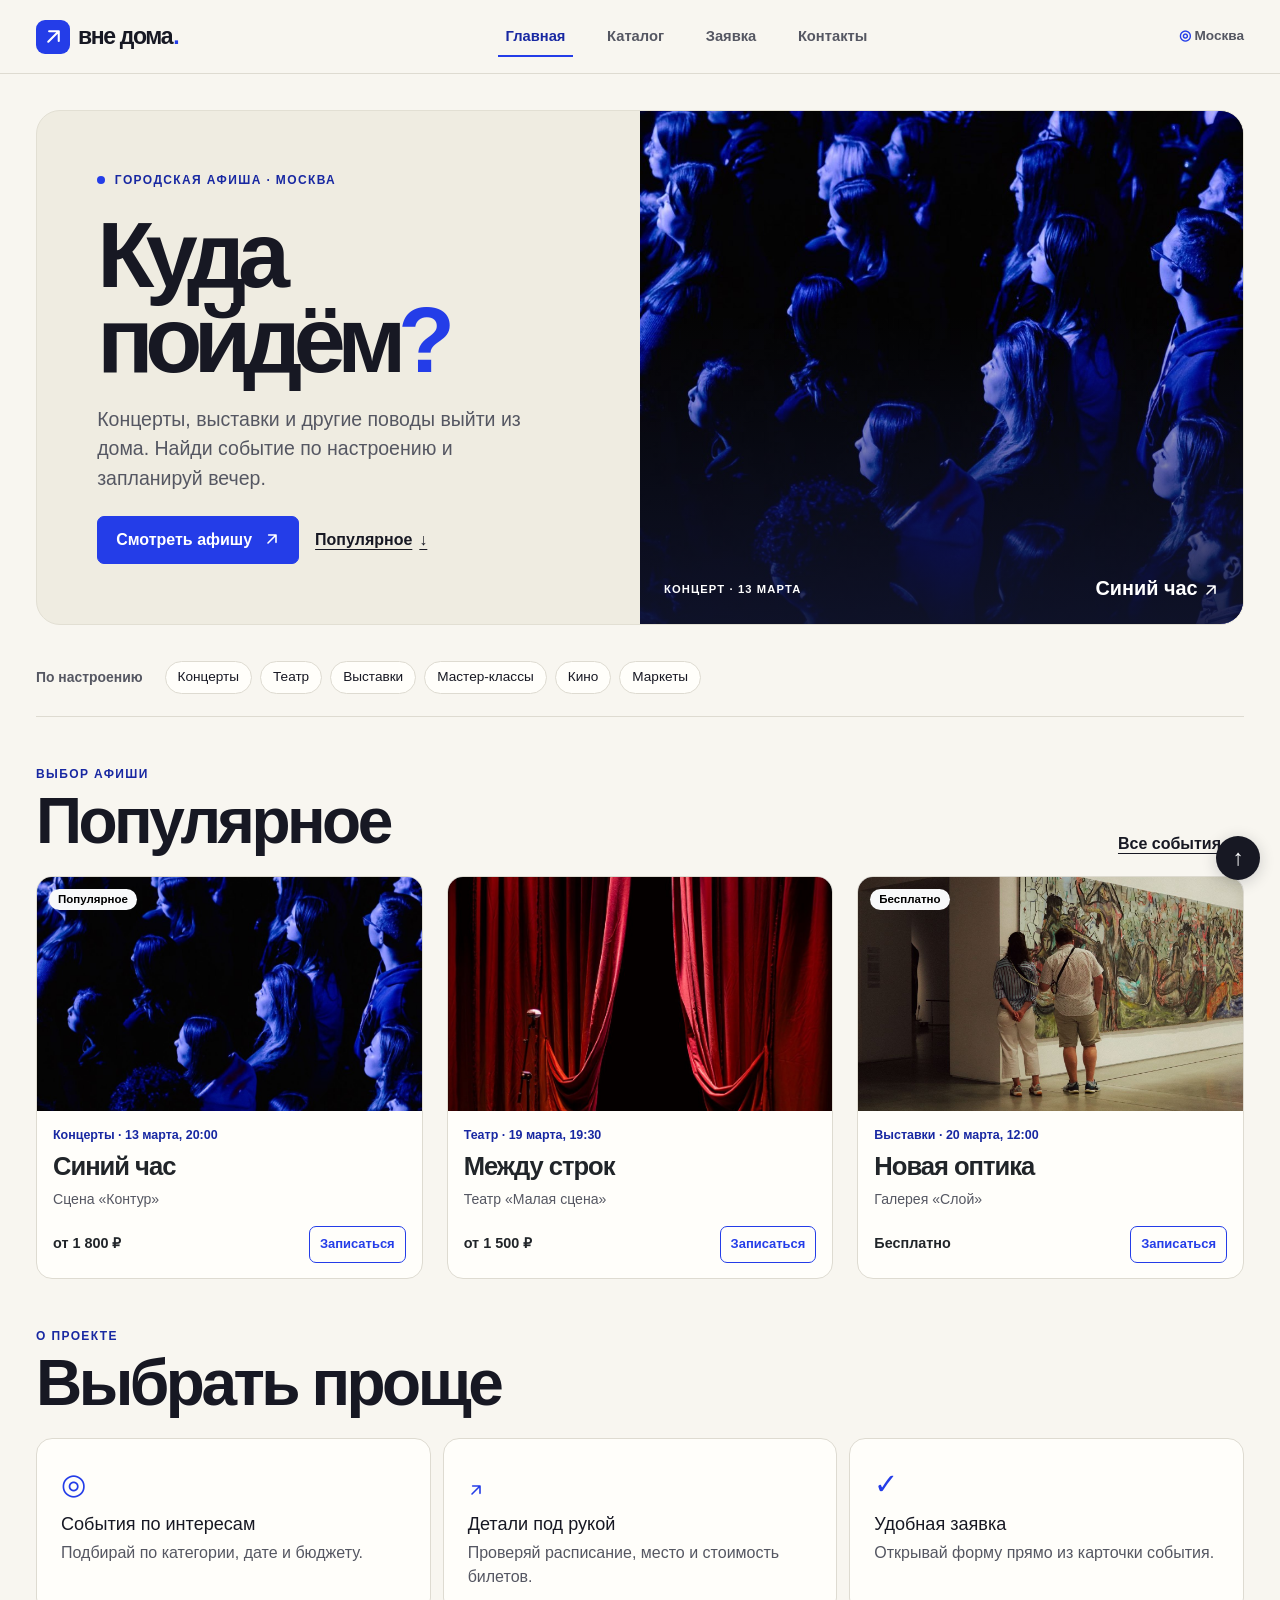
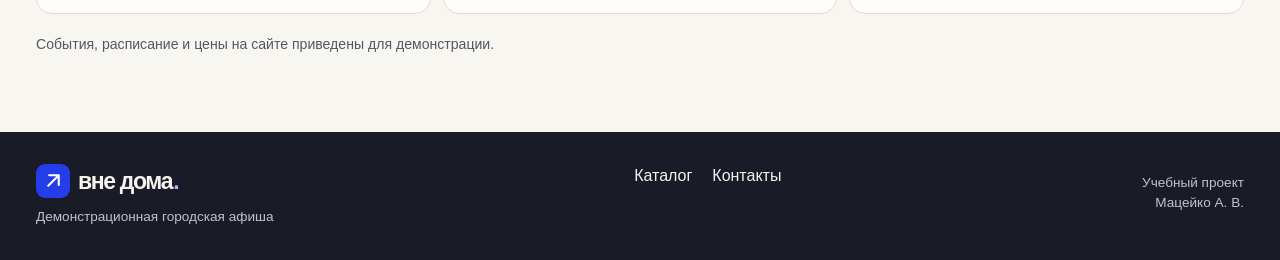
==== commit cbdd2820: "Build five responsive pages and event cards" ====
--- a/index.html
+++ b/index.html
@@ -1,16 +1,536 @@
 <!doctype html>
 <html lang="ru">
-<head>
-  <meta charset="utf-8">
-  <meta name="viewport" content="width=device-width, initial-scale=1">
-  <title>Афиша мероприятий</title>
-  <link rel="stylesheet" href="vendor/bootstrap/css/bootstrap.min.css">
-  <link rel="stylesheet" href="css/custom.css">
-</head>
-<body>
-  <main class="container py-4">
-    <h1>Афиша мероприятий</h1>
-    <p>Учебный каталог городских событий. Мацейко А. В.</p>
-  </main>
-</body>
+  <head>
+    <meta charset="utf-8" />
+    <meta name="viewport" content="width=device-width, initial-scale=1" />
+    <meta
+      name="description"
+      content="Демонстрационная городская афиша Москвы. Популярные концерты, выставки и спектакли."
+    />
+    <meta name="theme-color" content="#f8f6f0" />
+    <title>Главная · Вне дома</title>
+    <link rel="icon" href="images/icon.svg" type="image/svg+xml" />
+    <link rel="stylesheet" href="vendor/bootstrap/css/bootstrap.min.css" />
+    <link rel="stylesheet" href="css/custom.css" />
+    <script src="vendor/bootstrap/js/bootstrap.bundle.min.js" defer></script>
+    <script src="js/events.js" defer></script>
+    <script src="js/main.js" defer></script>
+  </head>
+  <body id="top" data-version="bootstrap">
+    <a class="skip-link" href="#main">К содержимому</a>
+    <header class="site-header">
+      <nav class="site-nav navbar navbar-expand-md" aria-label="Основное меню">
+        <div class="shell container">
+          <a
+            href="index.html"
+            class="brand navbar-brand"
+            aria-label="Вне дома — главная"
+            ><span class="brand__mark" aria-hidden="true"
+              ><svg
+                class="icon-arrow"
+                width="16"
+                height="16"
+                viewBox="0 0 24 24"
+                fill="none"
+                aria-hidden="true"
+              >
+                <path
+                  d="M6 18 18 6M7 6h11v11"
+                  stroke="currentColor"
+                  stroke-width="2.4"
+                  stroke-linecap="round"
+                  stroke-linejoin="round"
+                /></svg
+            ></span>
+            вне дома<span class="brand__dot">.</span></a
+          ><button
+            class="navbar-toggler"
+            type="button"
+            data-bs-toggle="collapse"
+            data-bs-target="#main-nav"
+            aria-controls="main-nav"
+            aria-expanded="false"
+            aria-label="Открыть меню"
+          >
+            <span class="navbar-toggler-icon"></span>
+          </button>
+          <div id="main-nav" class="collapse navbar-collapse">
+            <div class="site-nav__links navbar-nav">
+              <a
+                class="site-nav__link nav-link"
+                href="index.html"
+                aria-current="page"
+                >Главная</a
+              ><a class="site-nav__link nav-link" href="catalog.html">Каталог</a
+              ><a class="site-nav__link nav-link" href="order.html">Заявка</a
+              ><a class="site-nav__link nav-link" href="contacts.html"
+                >Контакты</a
+              >
+            </div>
+          </div>
+          <span class="site-nav__city"
+            ><span aria-hidden="true">◎</span> Москва</span
+          >
+        </div>
+      </nav>
+    </header>
+    <main id="main" tabindex="-1">
+      <section class="hero shell container">
+        <div class="hero__grid row g-0">
+          <div class="hero__content col-lg-6">
+            <p class="kicker">
+              <span class="kicker__dot"></span> Городская афиша · Москва
+            </p>
+            <h1>Куда пойдём<span class="hero__period">?</span></h1>
+            <p class="hero__lead">
+              Концерты, выставки и другие поводы выйти из дома. Найди событие по
+              настроению и запланируй вечер.
+            </p>
+            <div class="hero__actions">
+              <a class="button btn btn-primary" href="catalog.html"
+                >Смотреть афишу
+                <span aria-hidden="true"
+                  ><svg
+                    class="icon-arrow"
+                    width="16"
+                    height="16"
+                    viewBox="0 0 24 24"
+                    fill="none"
+                    aria-hidden="true"
+                  >
+                    <path
+                      d="M6 18 18 6M7 6h11v11"
+                      stroke="currentColor"
+                      stroke-width="2.4"
+                      stroke-linecap="round"
+                      stroke-linejoin="round"
+                    /></svg></span></a
+              ><a class="text-link" href="#popular"
+                >Популярное <span aria-hidden="true">↓</span></a
+              >
+            </div>
+          </div>
+          <figure class="hero__visual col-lg-6">
+            <img
+              src="images/concert.jpg"
+              alt="Зрители перед сценой в синем свете"
+              width="1200"
+              height="800"
+              fetchpriority="high"
+            />
+            <figcaption>
+              <span>КОНЦЕРТ · 13 МАРТА</span
+              ><a href="product.html?event=blue-hour"
+                >Синий час
+                <span aria-hidden="true"
+                  ><svg
+                    class="icon-arrow"
+                    width="16"
+                    height="16"
+                    viewBox="0 0 24 24"
+                    fill="none"
+                    aria-hidden="true"
+                  >
+                    <path
+                      d="M6 18 18 6M7 6h11v11"
+                      stroke="currentColor"
+                      stroke-width="2.4"
+                      stroke-linecap="round"
+                      stroke-linejoin="round"
+                    /></svg></span
+              ></a>
+            </figcaption>
+          </figure>
+        </div>
+      </section>
+      <nav class="shell genres" aria-label="Категории мероприятий">
+        <span class="genres__label">По настроению</span>
+        <div class="genres__items">
+          <a class="genre" href="catalog.html?category=Концерты">Концерты</a
+          ><a class="genre" href="catalog.html?category=Театр">Театр</a
+          ><a class="genre" href="catalog.html?category=Выставки">Выставки</a
+          ><a class="genre" href="catalog.html?category=Мастер-классы"
+            >Мастер-классы</a
+          ><a class="genre" href="catalog.html?category=Кино">Кино</a
+          ><a class="genre" href="catalog.html?category=Маркеты">Маркеты</a>
+        </div>
+      </nav>
+      <section class="shell section" id="popular">
+        <div class="section__heading">
+          <div>
+            <p class="kicker">Выбор афиши</p>
+            <h2>Популярное</h2>
+          </div>
+          <a class="text-link" href="catalog.html"
+            >Все события
+            <span aria-hidden="true"
+              ><svg
+                class="icon-arrow"
+                width="16"
+                height="16"
+                viewBox="0 0 24 24"
+                fill="none"
+                aria-hidden="true"
+              >
+                <path
+                  d="M6 18 18 6M7 6h11v11"
+                  stroke="currentColor"
+                  stroke-width="2.4"
+                  stroke-linecap="round"
+                  stroke-linejoin="round"
+                /></svg></span
+          ></a>
+        </div>
+        <div class="card-grid row g-4">
+          <div class="col-12 col-sm-6 col-lg-4" data-card-wrapper>
+            <article class="event-card card h-100" data-event-card="blue-hour">
+              <div class="event-card__cover">
+                <span class="event-card__tag badge text-bg-light"
+                  >Популярное</span
+                ><a
+                  href="product.html?event=blue-hour"
+                  tabindex="-1"
+                  aria-hidden="true"
+                  ><img
+                    src="images/concert.jpg"
+                    alt=""
+                    width="800"
+                    height="520"
+                    loading="lazy"
+                /></a>
+              </div>
+              <div class="event-card__body card-body">
+                <p class="event-card__meta">
+                  Концерты <span>·</span>
+                  <time datetime="2027-03-13">13 марта, 20:00</time>
+                </p>
+                <h3 class="event-card__title">
+                  <a href="product.html?event=blue-hour">Синий час</a>
+                </h3>
+                <p class="event-card__venue">Сцена «Контур»</p>
+                <div class="event-card__actions">
+                  <span class="event-card__price">от 1 800 ₽</span
+                  ><button
+                    class="button button--secondary btn btn-outline-primary"
+                    type="button"
+                    data-open-order="blue-hour"
+                  >
+                    Записаться
+                  </button>
+                </div>
+              </div>
+            </article>
+          </div>
+          <div class="col-12 col-sm-6 col-lg-4" data-card-wrapper>
+            <article
+              class="event-card card h-100"
+              data-event-card="between-lines"
+            >
+              <div class="event-card__cover">
+                <a
+                  href="product.html?event=between-lines"
+                  tabindex="-1"
+                  aria-hidden="true"
+                  ><img
+                    src="images/theater.jpg"
+                    alt=""
+                    width="800"
+                    height="520"
+                    loading="lazy"
+                /></a>
+              </div>
+              <div class="event-card__body card-body">
+                <p class="event-card__meta">
+                  Театр <span>·</span>
+                  <time datetime="2027-03-19">19 марта, 19:30</time>
+                </p>
+                <h3 class="event-card__title">
+                  <a href="product.html?event=between-lines">Между строк</a>
+                </h3>
+                <p class="event-card__venue">Театр «Малая сцена»</p>
+                <div class="event-card__actions">
+                  <span class="event-card__price">от 1 500 ₽</span
+                  ><button
+                    class="button button--secondary btn btn-outline-primary"
+                    type="button"
+                    data-open-order="between-lines"
+                  >
+                    Записаться
+                  </button>
+                </div>
+              </div>
+            </article>
+          </div>
+          <div class="col-12 col-sm-6 col-lg-4" data-card-wrapper>
+            <article class="event-card card h-100" data-event-card="new-optics">
+              <div class="event-card__cover">
+                <span class="event-card__tag badge text-bg-light"
+                  >Бесплатно</span
+                ><a
+                  href="product.html?event=new-optics"
+                  tabindex="-1"
+                  aria-hidden="true"
+                  ><img
+                    src="images/gallery.jpg"
+                    alt=""
+                    width="800"
+                    height="520"
+                    loading="lazy"
+                /></a>
+              </div>
+              <div class="event-card__body card-body">
+                <p class="event-card__meta">
+                  Выставки <span>·</span>
+                  <time datetime="2027-03-20">20 марта, 12:00</time>
+                </p>
+                <h3 class="event-card__title">
+                  <a href="product.html?event=new-optics">Новая оптика</a>
+                </h3>
+                <p class="event-card__venue">Галерея «Слой»</p>
+                <div class="event-card__actions">
+                  <span class="event-card__price">Бесплатно</span
+                  ><button
+                    class="button button--secondary btn btn-outline-primary"
+                    type="button"
+                    data-open-order="new-optics"
+                  >
+                    Записаться
+                  </button>
+                </div>
+              </div>
+            </article>
+          </div>
+        </div>
+      </section>
+      <section class="shell section" id="about">
+        <div class="section__heading">
+          <div>
+            <p class="kicker">О проекте</p>
+            <h2>Выбрать проще</h2>
+          </div>
+        </div>
+        <div class="benefits row g-3">
+          <div class="benefits__item col-md-4">
+            <span aria-hidden="true">◎</span>
+            <h3>События по интересам</h3>
+            <p>Подбирай по категории, дате и бюджету.</p>
+          </div>
+          <div class="benefits__item col-md-4">
+            <span aria-hidden="true"
+              ><svg
+                class="icon-arrow"
+                width="16"
+                height="16"
+                viewBox="0 0 24 24"
+                fill="none"
+                aria-hidden="true"
+              >
+                <path
+                  d="M6 18 18 6M7 6h11v11"
+                  stroke="currentColor"
+                  stroke-width="2.4"
+                  stroke-linecap="round"
+                  stroke-linejoin="round"
+                /></svg
+            ></span>
+            <h3>Детали под рукой</h3>
+            <p>Проверяй расписание, место и стоимость билетов.</p>
+          </div>
+          <div class="benefits__item col-md-4">
+            <span aria-hidden="true">✓</span>
+            <h3>Удобная заявка</h3>
+            <p>Открывай форму прямо из карточки события.</p>
+          </div>
+        </div>
+        <aside class="project-note">
+          События, расписание и цены на сайте приведены для демонстрации.
+        </aside>
+      </section>
+    </main>
+    <footer class="site-footer">
+      <div class="shell site-footer__inner">
+        <div>
+          <a class="brand brand--footer" href="index.html"
+            ><span class="brand__mark" aria-hidden="true"
+              ><svg
+                class="icon-arrow"
+                width="16"
+                height="16"
+                viewBox="0 0 24 24"
+                fill="none"
+                aria-hidden="true"
+              >
+                <path
+                  d="M6 18 18 6M7 6h11v11"
+                  stroke="currentColor"
+                  stroke-width="2.4"
+                  stroke-linecap="round"
+                  stroke-linejoin="round"
+                /></svg
+            ></span>
+            вне дома<span class="brand__dot">.</span></a
+          >
+          <p>Демонстрационная городская афиша</p>
+        </div>
+        <div class="site-footer__links">
+          <a href="catalog.html">Каталог</a><a href="contacts.html">Контакты</a>
+        </div>
+        <p class="site-footer__credit">Учебный проект<br />Мацейко А. В.</p>
+      </div>
+    </footer>
+    <a class="back-top" href="#top" aria-label="Наверх" title="Наверх">↑</a>
+    <div
+      class="modal fade"
+      id="order-modal"
+      tabindex="-1"
+      aria-labelledby="modal-title"
+      aria-hidden="true"
+    >
+      <div class="modal-dialog modal-dialog-scrollable">
+        <div class="modal-content">
+          <div class="modal-header">
+            <h2 class="modal-title fs-4" id="modal-title">
+              Заявка на мероприятие
+            </h2>
+            <button
+              class="btn-close"
+              type="button"
+              data-bs-dismiss="modal"
+              aria-label="Закрыть"
+            ></button>
+          </div>
+          <div class="modal-body">
+            <form class="request-form" data-form="quick">
+              <div class="form-grid">
+                <div class="field field--wide">
+                  <label class="field__label form-label" for="quick-event"
+                    >Мероприятие</label
+                  ><select
+                    class="field__input form-select"
+                    id="quick-event"
+                    name="event"
+                    required
+                  >
+                    <option value="">Выберите мероприятие</option>
+                    <option value="blue-hour">Синий час</option>
+                    <option value="between-lines">Между строк</option>
+                    <option value="new-optics">Новая оптика</option>
+                    <option value="clay">Форма из глины</option>
+                    <option value="film">Кино после заката</option>
+                    <option value="market">Городской маркет</option>
+                  </select>
+                </div>
+                <div class="field">
+                  <label class="field__label form-label" for="quick-name"
+                    >Имя</label
+                  ><input
+                    class="field__input form-control"
+                    id="quick-name"
+                    name="name"
+                    type="text"
+                    autocomplete="given-name"
+                    maxlength="80"
+                    required
+                  />
+                </div>
+                <div class="field">
+                  <label class="field__label form-label" for="quick-email"
+                    >Электронная почта</label
+                  ><input
+                    class="field__input form-control"
+                    id="quick-email"
+                    name="email"
+                    type="email"
+                    autocomplete="email"
+                    maxlength="120"
+                    required
+                  />
+                </div>
+                <div class="field">
+                  <label class="field__label form-label" for="quick-phone"
+                    >Телефон</label
+                  ><input
+                    class="field__input form-control"
+                    id="quick-phone"
+                    name="phone"
+                    type="tel"
+                    autocomplete="tel"
+                    minlength="7"
+                    maxlength="25"
+                    placeholder="+7 900 000-00-00"
+                    required
+                  />
+                </div>
+                <div class="field">
+                  <label class="field__label form-label" for="quick-date"
+                    >Дата мероприятия</label
+                  ><input
+                    class="field__input form-control"
+                    id="quick-date"
+                    name="date"
+                    type="date"
+                    required
+                  />
+                </div>
+                <div class="field">
+                  <label class="form-label" for="quick-tickets"
+                    >Количество билетов</label
+                  >
+                  <div class="input-group">
+                    <input
+                      class="form-control"
+                      id="quick-tickets"
+                      name="tickets"
+                      type="number"
+                      min="1"
+                      max="8"
+                      value="1"
+                      required
+                    /><span class="input-group-text">шт.</span>
+                  </div>
+                </div>
+                <div class="field field--wide">
+                  <label class="field__label form-label" for="quick-comment"
+                    >Комментарий (необязательно)</label
+                  ><textarea
+                    class="field__input form-control"
+                    name="comment"
+                    id="quick-comment"
+                    maxlength="600"
+                    rows="3"
+                  ></textarea>
+                </div>
+              </div>
+              <div class="consent form-check">
+                <input
+                  class="consent__input form-check-input"
+                  type="checkbox"
+                  id="quick-consent"
+                  name="consent"
+                  required
+                /><label
+                  class="consent__label form-check-label"
+                  for="quick-consent"
+                  >Согласен на обработку данных в рамках демонстрации</label
+                >
+              </div>
+              <p class="request-form__note">
+                Демонстрационная форма. Данные остаются в браузере и не
+                отправляются.
+              </p>
+              <button class="button btn btn-primary" type="submit" disabled>
+                Проверить заявку
+              </button>
+              <p
+                class="request-form__status alert alert-success"
+                role="status"
+                tabindex="-1"
+                hidden
+              ></p>
+            </form>
+          </div>
+        </div>
+      </div>
+    </div>
+  </body>
 </html>
--- a/css/custom.css
+++ b/css/custom.css
@@ -1 +1,1062 @@
-body { min-height: 100vh; }
+/* Токены оформления, базовые стили и состояния */
+:root {
+  --paper: #f8f6f0;
+  --white: #fffefa;
+  --ink: #171823;
+  --muted: #555762;
+  --line: #dedbd1;
+  --accent: #243de8;
+  --accent-dark: #1828a2;
+  --soft: #eef0ff;
+  --radius: 16px;
+  --gap: 24px;
+  --shell: 1280px;
+}
+*,
+*::before,
+*::after {
+  box-sizing: border-box;
+}
+html {
+  scroll-behavior: smooth;
+  scroll-padding-top: 110px;
+}
+body {
+  margin: 0;
+  background: var(--paper);
+  color: var(--ink);
+  font:
+    16px/1.5 "Inter",
+    "Arial",
+    sans-serif;
+}
+h1,
+h2,
+h3,
+p,
+figure {
+  margin: 0;
+}
+h1,
+h2,
+h3 {
+  line-height: 1.08;
+}
+h1,
+h2 {
+  letter-spacing: -0.055em;
+}
+a {
+  color: inherit;
+  text-decoration: none;
+}
+img {
+  display: block;
+  max-width: 100%;
+  height: auto;
+}
+button,
+input,
+textarea,
+select {
+  font: inherit;
+}
+button,
+select,
+summary {
+  cursor: pointer;
+}
+[hidden] {
+  display: none !important;
+}
+:focus-visible {
+  outline: 3px solid var(--accent);
+  outline-offset: 4px;
+}
+:disabled {
+  cursor: not-allowed;
+  opacity: 0.55;
+}
+.shell {
+  width: min(var(--shell), calc(100% - 72px));
+  margin-inline: auto;
+}
+.skip-link {
+  position: fixed;
+  z-index: 1100;
+  top: 10px;
+  left: 10px;
+  padding: 10px 15px;
+  background: var(--white);
+  transform: translateY(-150%);
+}
+.skip-link:focus {
+  transform: translateY(0);
+}
+.button {
+  display: inline-flex;
+  align-items: center;
+  justify-content: center;
+  gap: 12px;
+  min-height: 44px;
+  padding: 11px 18px;
+  border: 1px solid var(--accent);
+  border-radius: 7px;
+  background: var(--accent);
+  color: #fff;
+  text-align: center;
+  font-weight: 700;
+  transition:
+    background-color 0.16s,
+    color 0.16s;
+}
+.button:hover {
+  background: var(--accent-dark);
+  border-color: var(--accent-dark);
+  color: #fff;
+}
+.button--secondary {
+  color: var(--accent);
+  background: transparent;
+}
+.button--secondary:hover {
+  color: var(--accent-dark);
+  background: var(--soft);
+  border-color: var(--accent-dark);
+}
+.text-link {
+  display: inline-flex;
+  gap: 7px;
+  align-items: center;
+  font-weight: 700;
+  text-decoration: underline;
+  text-underline-offset: 4px;
+}
+.text-link:hover {
+  color: var(--accent);
+}
+.kicker {
+  color: var(--accent-dark);
+  font-size: 0.75rem;
+  font-weight: 800;
+  letter-spacing: 0.115em;
+  text-transform: uppercase;
+}
+.kicker__dot {
+  display: inline-block;
+  width: 8px;
+  height: 8px;
+  margin-right: 5px;
+  border-radius: 50%;
+  background: var(--accent);
+}
+
+/* Навигация и подвал */
+.site-header {
+  position: sticky;
+  top: 0;
+  z-index: 100;
+  background: var(--paper);
+  border-bottom: 1px solid var(--line);
+}
+.site-nav {
+  display: flex;
+  justify-content: space-between;
+  align-items: center;
+  gap: 18px;
+  min-height: 73px;
+}
+.brand {
+  display: inline-flex;
+  align-items: center;
+  gap: 8px;
+  white-space: nowrap;
+  font-size: 1.44rem;
+  font-weight: 900;
+  letter-spacing: -0.06em;
+}
+.brand__mark {
+  display: grid;
+  place-items: center;
+  height: 34px;
+  width: 34px;
+  border-radius: 9px;
+  background: var(--accent);
+  color: white;
+  font-size: 1.38rem;
+}
+.brand__dot {
+  margin-left: -7px;
+  color: var(--accent);
+}
+.site-nav__links {
+  display: flex;
+  flex-wrap: wrap;
+  justify-content: center;
+  align-items: center;
+  gap: clamp(10px, 2vw, 32px);
+}
+.site-nav__link {
+  color: var(--muted);
+  font-size: 0.92rem;
+  font-weight: 700;
+  white-space: nowrap;
+  padding: 7px 1px;
+}
+.site-nav__link:hover,
+.site-nav__link[aria-current] {
+  color: var(--accent-dark);
+}
+.site-nav__link[aria-current] {
+  box-shadow: 0 2px 0 var(--accent);
+}
+.site-nav__city {
+  color: var(--muted);
+  font-size: 0.85rem;
+  font-weight: 700;
+  white-space: nowrap;
+}
+.site-nav__city span {
+  color: var(--accent);
+}
+.site-footer {
+  margin-top: 76px;
+  padding: 32px 0;
+  background: #191b26;
+  color: #f6f4ef;
+}
+.site-footer__inner {
+  display: flex;
+  align-items: flex-start;
+  justify-content: space-between;
+  gap: 24px;
+}
+.site-footer p {
+  color: #c1c2cc;
+  font-size: 0.85rem;
+  margin-top: 9px;
+}
+.site-footer__links {
+  display: flex;
+  flex-wrap: wrap;
+  gap: 20px;
+}
+.site-footer a:hover {
+  text-decoration: underline;
+}
+.site-footer__credit {
+  text-align: right;
+}
+.brand--footer .brand__dot {
+  color: #adb8ff;
+}
+.back-top {
+  position: fixed;
+  right: 20px;
+  bottom: 20px;
+  z-index: 110;
+  display: grid;
+  place-items: center;
+  width: 44px;
+  height: 44px;
+  border-radius: 50%;
+  background: var(--ink);
+  color: #fff;
+  box-shadow: 0 3px 15px #17182330;
+  font-size: 1.4rem;
+}
+.back-top:hover {
+  background: var(--accent);
+}
+.breadcrumbs {
+  margin-bottom: 25px;
+  color: var(--muted);
+  font-size: 0.84rem;
+}
+.breadcrumbs ol {
+  display: flex;
+  flex-wrap: wrap;
+  gap: 10px;
+  margin: 0;
+  padding: 0;
+  list-style: none;
+}
+.breadcrumbs li + li::before {
+  content: "/";
+  margin-right: 10px;
+  color: #727483;
+}
+.breadcrumbs a {
+  text-decoration: underline;
+  text-underline-offset: 3px;
+}
+
+/* Главная */
+.hero {
+  padding-block: 36px 22px;
+}
+.hero__grid {
+  display: grid;
+  grid-template-columns: 0.93fr 1.07fr;
+  min-height: 470px;
+  overflow: hidden;
+  border: 1px solid #e2dfd3;
+  border-radius: 24px;
+  background: #efece1;
+}
+.hero__content {
+  display: flex;
+  flex-direction: column;
+  justify-content: center;
+  align-items: flex-start;
+  gap: 23px;
+  padding: clamp(30px, 4.7vw, 74px);
+}
+.hero h1 {
+  max-width: 650px;
+  font-size: clamp(3.5rem, 7.3vw, 7rem);
+  font-weight: 900;
+  line-height: 0.91;
+  letter-spacing: -0.09em;
+}
+.hero__period {
+  color: var(--accent);
+}
+.hero__lead {
+  max-width: 440px;
+  color: var(--muted);
+  font-size: clamp(1rem, 1.55vw, 1.22rem);
+}
+.hero__actions {
+  display: flex;
+  flex-wrap: wrap;
+  align-items: center;
+  gap: 16px;
+}
+.hero__visual {
+  position: relative;
+  min-height: 300px;
+  margin: 0;
+  overflow: hidden;
+  background: #15183c;
+  color: white;
+}
+.hero__visual::after {
+  content: "";
+  position: absolute;
+  inset: 40% 0 0;
+  background: linear-gradient(transparent, #10142dde);
+  pointer-events: none;
+}
+.hero__visual img {
+  position: absolute;
+  inset: 0;
+  width: 100%;
+  height: 100%;
+  object-fit: cover;
+}
+.hero__visual figcaption {
+  position: absolute;
+  z-index: 1;
+  right: 24px;
+  bottom: 20px;
+  left: 24px;
+  display: flex;
+  flex-wrap: wrap;
+  justify-content: space-between;
+  align-items: center;
+  gap: 6px 16px;
+}
+.hero__visual figcaption > span {
+  font-size: 0.7rem;
+  letter-spacing: 0.1em;
+  font-weight: 800;
+}
+.hero__visual a {
+  font-size: 1.24rem;
+  font-weight: 750;
+}
+.hero__visual a:hover {
+  text-decoration: underline;
+}
+.genres {
+  display: flex;
+  align-items: center;
+  flex-wrap: wrap;
+  gap: 14px 22px;
+  padding-block: 14px 22px;
+  border-bottom: 1px solid var(--line);
+}
+.genres__label {
+  font-size: 0.87rem;
+  color: var(--muted);
+  font-weight: 750;
+}
+.genres__items {
+  display: flex;
+  flex-wrap: wrap;
+  gap: 8px;
+}
+.genre {
+  border: 1px solid var(--line);
+  padding: 5px 12px;
+  border-radius: 24px;
+  background: var(--white);
+  font-size: 0.85rem;
+}
+.genre:hover {
+  border-color: var(--accent);
+  color: var(--accent-dark);
+}
+.section {
+  padding-top: 48px;
+}
+.section__heading {
+  display: flex;
+  justify-content: space-between;
+  flex-wrap: wrap;
+  align-items: end;
+  gap: 12px;
+  margin-bottom: 20px;
+}
+.section__heading h2 {
+  font-size: clamp(2.5rem, 5vw, 4.3rem);
+  font-weight: 850;
+  margin-top: 4px;
+}
+.benefits {
+  display: grid;
+  grid-template-columns: repeat(3, minmax(0, 1fr));
+  gap: 15px;
+}
+.benefits__item {
+  padding: 24px;
+  border: 1px solid var(--line);
+  border-radius: var(--radius);
+  background: var(--white);
+}
+.benefits__item span {
+  display: inline-block;
+  color: var(--accent);
+  font-size: 1.8rem;
+  margin-bottom: 9px;
+}
+.benefits__item h3 {
+  font-size: 1.13rem;
+}
+.benefits__item p,
+.project-note {
+  color: var(--muted);
+  margin-top: 7px;
+}
+.project-note {
+  font-size: 0.88rem;
+  margin-top: 20px;
+}
+
+/* Каталог и карточки */
+.page {
+  min-height: 58vh;
+  padding-top: 25px;
+}
+.page-heading {
+  margin-bottom: 30px;
+}
+.page-heading h1 {
+  font-size: clamp(2.8rem, 6.4vw, 5.8rem);
+  font-weight: 900;
+  margin: 4px 0 9px;
+}
+.page-heading > p:last-child {
+  color: var(--muted);
+  font-size: 1.08rem;
+}
+.catalog-layout {
+  display: grid;
+  grid-template-columns: 235px minmax(0, 1fr);
+  grid-template-areas: "filters results";
+  align-items: start;
+  gap: var(--gap);
+}
+.filters {
+  grid-area: filters;
+  position: sticky;
+  top: 93px;
+}
+.filters__form {
+  display: grid;
+  gap: 14px;
+  border: 1px solid var(--line);
+  border-radius: var(--radius);
+  padding: 20px;
+  background: var(--white);
+}
+.filters__form h2,
+.results-bar h2 {
+  font-size: 1.25rem;
+  letter-spacing: -0.025em;
+}
+.filters__form .button {
+  font-size: 0.88rem;
+}
+.catalog-results {
+  grid-area: results;
+  min-width: 0;
+}
+.results-bar {
+  display: flex;
+  align-items: center;
+  justify-content: space-between;
+  flex-wrap: wrap;
+  gap: 8px;
+  margin-bottom: 14px;
+}
+.results-bar p {
+  color: var(--muted);
+  font-size: 0.9rem;
+}
+.card-grid {
+  display: grid;
+  grid-template-columns: repeat(3, minmax(0, 1fr));
+  gap: var(--gap);
+}
+.event-card {
+  position: relative;
+  display: flex;
+  flex-direction: column;
+  overflow: hidden;
+  border: 1px solid var(--line);
+  border-radius: var(--radius);
+  background: var(--white);
+  transition: border-color 0.18s;
+}
+.event-card:hover {
+  border-color: #a2a9d9;
+}
+.event-card__cover {
+  position: relative;
+  background: #e2e4f7;
+}
+.event-card__cover img {
+  width: 100%;
+  aspect-ratio: 1.64;
+  object-fit: cover;
+}
+.event-card__tag {
+  position: absolute;
+  top: 12px;
+  left: 12px;
+  z-index: 1;
+  border-radius: 99px;
+  background: var(--white);
+  color: var(--ink);
+  padding: 5px 9px;
+  font-weight: 800;
+  font-size: 0.72rem;
+}
+.event-card__body {
+  flex: 1;
+  display: flex;
+  flex-direction: column;
+  gap: 8px;
+  padding: 15px 16px;
+}
+.event-card__meta {
+  font-size: 0.78rem;
+  font-weight: 750;
+  color: var(--accent-dark);
+}
+.event-card__title {
+  font-size: clamp(1.25rem, 2vw, 1.62rem);
+  font-weight: 850;
+  letter-spacing: -0.04em;
+}
+.event-card__title a:hover {
+  color: var(--accent-dark);
+  text-decoration: underline;
+}
+.event-card__venue {
+  color: var(--muted);
+  font-size: 0.88rem;
+}
+.event-card__actions {
+  display: flex;
+  justify-content: space-between;
+  align-items: center;
+  flex-wrap: wrap;
+  gap: 10px;
+  padding-top: 8px;
+  margin-top: auto;
+}
+.event-card__actions .button {
+  min-height: 37px;
+  font-size: 0.81rem;
+  padding: 7px 10px;
+}
+.event-card__price {
+  font-size: 0.9rem;
+  font-weight: 850;
+}
+.empty-state {
+  padding: 18px;
+  border: 1px dashed var(--line);
+  background: var(--white);
+  border-radius: var(--radius);
+}
+
+/* Подробности события */
+.event-detail__layout {
+  display: grid;
+  grid-template-columns: minmax(0, 1.7fr) minmax(270px, 1fr);
+  align-items: start;
+  gap: var(--gap);
+}
+.event-detail__image {
+  width: 100%;
+  aspect-ratio: 1.65;
+  object-fit: cover;
+  border-radius: var(--radius);
+  background: #e2e4f7;
+}
+.event-detail__section {
+  margin-top: 28px;
+}
+.event-detail__section h2,
+.form-panel h2,
+.contact-info h2,
+.faq h2 {
+  font-size: 1.68rem;
+  margin-bottom: 12px;
+  letter-spacing: -0.045em;
+}
+.event-detail__section p {
+  max-width: 65ch;
+}
+.event-summary__panel,
+.form-panel,
+.contact-info {
+  padding: clamp(16px, 3vw, 29px);
+  background: var(--white);
+  border: 1px solid var(--line);
+  border-radius: var(--radius);
+}
+.event-summary__panel h2 {
+  font-size: 1.4rem;
+}
+.event-summary__panel dl {
+  margin: 14px 0;
+}
+.event-summary__panel dt {
+  font-size: 0.8rem;
+  color: var(--muted);
+}
+.event-summary__panel dd {
+  margin: 0 0 10px;
+  font-weight: 700;
+}
+.event-summary__price {
+  margin-bottom: 12px;
+  font-size: 1.35rem;
+  font-weight: 850;
+}
+.event-summary__panel .button {
+  width: 100%;
+  margin-top: 6px;
+}
+.ticket-table {
+  overflow-x: auto;
+  border: 1px solid var(--line);
+  border-radius: 10px;
+}
+.ticket-table__table {
+  width: 100%;
+  border-collapse: collapse;
+  margin: 0;
+  font-size: 0.92rem;
+}
+.ticket-table__table :is(td, th) {
+  padding: 11px 13px;
+  text-align: left;
+  border-bottom: 1px solid var(--line);
+}
+.ticket-table__table thead {
+  background: var(--soft);
+}
+.ticket-table__table tr:last-child td,
+.ticket-table__table tbody tr:last-child th {
+  border-bottom: 0;
+}
+
+/* Формы, диалог и частые вопросы */
+.form-panel {
+  max-width: 720px;
+}
+.form-grid {
+  display: grid;
+  grid-template-columns: repeat(2, minmax(0, 1fr));
+  gap: 12px 16px;
+}
+.field {
+  display: grid;
+  gap: 5px;
+  min-width: 0;
+}
+.field--wide {
+  grid-column: 1 / -1;
+}
+.field label {
+  font-size: 0.87rem;
+  font-weight: 700;
+  margin: 0;
+}
+.field__input {
+  display: block;
+  width: 100%;
+  min-height: 41px;
+  min-width: 0;
+  padding: 8px 10px;
+  border: 1px solid #a6a7ae;
+  border-radius: 6px;
+  color: var(--ink);
+  background-color: #fff;
+}
+.field__input:hover {
+  border-color: var(--accent);
+}
+.field__input:focus {
+  border-color: var(--accent);
+}
+textarea.field__input {
+  resize: vertical;
+}
+.consent {
+  display: flex;
+  align-items: start;
+  gap: 8px;
+  margin-block: 14px 8px;
+  font-size: 0.88rem;
+}
+.consent__input {
+  flex: 0 0 auto;
+  width: 17px;
+  height: 17px;
+  margin-top: 3px;
+  accent-color: var(--accent);
+}
+.consent__label {
+  cursor: pointer;
+}
+.request-form__note {
+  color: var(--muted);
+  margin-bottom: 13px;
+  font-size: 0.82rem;
+}
+.request-form__status {
+  margin-top: 12px;
+  padding: 11px 12px;
+  border: 1px solid #8ac59b;
+  border-radius: 6px;
+  background: #edf9ef;
+  color: #174e27;
+}
+.order-dialog {
+  width: min(590px, calc(100% - 32px));
+  max-height: calc(100% - 32px);
+  border: 1px solid var(--line);
+  border-radius: 17px;
+  padding: 0;
+  background: var(--white);
+  color: var(--ink);
+}
+.order-dialog::backdrop {
+  background: #161827a0;
+}
+.order-dialog__body {
+  padding: clamp(16px, 3vw, 26px);
+}
+.order-dialog__heading {
+  display: flex;
+  align-items: start;
+  justify-content: space-between;
+  gap: 10px;
+  margin-bottom: 17px;
+}
+.order-dialog__heading h2 {
+  font-size: 1.63rem;
+}
+.order-dialog__close {
+  background: transparent;
+  border: 1px solid var(--line);
+  border-radius: 6px;
+  height: 35px;
+  width: 35px;
+  flex-shrink: 0;
+  line-height: 1;
+  font-size: 1.4rem;
+}
+.order-dialog__close:hover {
+  background: var(--soft);
+}
+.contact-layout {
+  display: grid;
+  grid-template-columns: minmax(0, 1.5fr) minmax(225px, 1fr);
+  align-items: start;
+  gap: var(--gap);
+}
+.contact-info p + p {
+  margin-top: 8px;
+}
+.faq {
+  max-width: 760px;
+  margin-top: 32px;
+}
+.faq__item {
+  border: 1px solid var(--line);
+  border-radius: 10px;
+  background: var(--white);
+  padding: 13px 16px;
+  margin: 8px 0;
+}
+.faq__item summary {
+  font-weight: 750;
+}
+.faq__item p {
+  margin-top: 8px;
+  color: var(--muted);
+}
+
+@media (max-width: 1050px) {
+  :root {
+    --gap: 17px;
+  }
+  .catalog-results .card-grid {
+    grid-template-columns: repeat(2, minmax(0, 1fr));
+  }
+}
+@media (max-width: 820px) {
+  .shell {
+    width: calc(100% - 40px);
+  }
+  .site-nav__city {
+    display: none;
+  }
+  .hero__grid {
+    grid-template-columns: 1fr;
+  }
+  .hero__content {
+    padding: 34px;
+  }
+  .hero__visual {
+    min-height: 270px;
+  }
+  .catalog-layout,
+  .event-detail__layout,
+  .contact-layout {
+    display: block;
+  }
+  .filters {
+    position: static;
+    margin-bottom: 20px;
+  }
+  .filters__form {
+    grid-template-columns: repeat(2, minmax(0, 1fr));
+  }
+  .filters__form h2 {
+    grid-column: 1 / -1;
+  }
+  .event-summary,
+  .contact-info {
+    margin-top: 20px;
+  }
+}
+@media (max-width: 570px) {
+  html {
+    scroll-padding-top: 118px;
+  }
+  .shell {
+    width: calc(100% - 28px);
+  }
+  .site-nav {
+    flex-wrap: wrap;
+    justify-content: flex-start;
+    gap: 4px;
+    padding-block: 10px;
+  }
+  .site-nav__links {
+    width: 100%;
+    justify-content: space-between;
+    gap: 6px;
+  }
+  .site-nav__link {
+    font-size: 0.83rem;
+  }
+  .hero {
+    padding-top: 18px;
+  }
+  .hero__content {
+    padding: 24px 19px;
+    gap: 15px;
+  }
+  .hero h1 {
+    font-size: clamp(3rem, 13vw, 4.4rem);
+  }
+  .hero__visual {
+    min-height: 210px;
+  }
+  .hero__visual figcaption {
+    bottom: 13px;
+    right: 13px;
+    left: 13px;
+  }
+  .section {
+    padding-top: 32px;
+  }
+  .card-grid,
+  .catalog-results .card-grid,
+  .benefits,
+  .form-grid {
+    grid-template-columns: minmax(0, 1fr);
+  }
+  .site-footer {
+    margin-top: 50px;
+  }
+  .site-footer__inner {
+    flex-wrap: wrap;
+  }
+  .site-footer__credit {
+    text-align: left;
+  }
+  .back-top {
+    right: 12px;
+    bottom: 12px;
+  }
+}
+@media (prefers-reduced-motion: reduce) {
+  html {
+    scroll-behavior: auto;
+  }
+  *,
+  *::before,
+  *::after {
+    transition: none !important;
+  }
+}
+
+/* Bootstrap управляет сеткой и компонентами. Здесь только оформление темы. */
+.site-nav.navbar {
+  padding-block: 0;
+}
+.site-nav.navbar > .shell {
+  display: flex;
+  min-height: 73px;
+  padding-inline: 0;
+  max-width: var(--shell);
+}
+.site-nav .navbar-collapse {
+  justify-content: center;
+}
+.site-nav .navbar-brand {
+  color: var(--ink);
+}
+.site-nav .nav-link {
+  padding-inline: 1px;
+}
+.hero.shell.container {
+  max-width: var(--shell);
+  padding-inline: 0;
+}
+.hero__grid.row,
+.card-grid.row,
+.catalog-layout.row,
+.event-detail__layout.row,
+.contact-layout.row {
+  display: flex;
+}
+.hero__grid.row {
+  margin: 0;
+}
+.card-grid.row,
+.catalog-layout.row,
+.event-detail__layout.row,
+.contact-layout.row {
+  gap: 0;
+}
+.benefits.row {
+  display: flex;
+  gap: 12px;
+  margin-inline: 0;
+}
+.benefits.row > .col-md-4 {
+  flex: 1 1 215px;
+}
+.filters.col-lg-3 {
+  position: sticky;
+}
+.catalog-results.col-lg-9 {
+  min-width: 0;
+}
+.event-detail__main.col-lg-8,
+.event-summary.col-lg-4 {
+  margin-top: var(--bs-gutter-y);
+}
+.modal-content,
+.accordion {
+  --bs-border-color: var(--line);
+}
+.accordion {
+  --bs-accordion-active-bg: var(--soft);
+  --bs-accordion-active-color: var(--accent-dark);
+}
+.form-check-input:checked {
+  background-color: var(--accent);
+  border-color: var(--accent);
+}
+@media (max-width: 991px) {
+  .filters.col-lg-3 {
+    position: static;
+  }
+  .catalog-layout .filters {
+    margin-bottom: 0;
+  }
+  .contact-layout .contact-info {
+    margin-top: var(--bs-gutter-y);
+  }
+}
+@media (max-width: 767px) {
+  .site-nav .navbar-collapse {
+    flex-basis: 100%;
+    padding-bottom: 8px;
+  }
+  .site-nav .navbar-toggler {
+    margin-left: auto;
+  }
+  .site-nav__city {
+    display: none;
+  }
+  .site-nav .site-nav__links {
+    justify-content: start;
+    align-items: start;
+    gap: 4px;
+  }
+  .site-nav__link[aria-current] {
+    box-shadow: none;
+    text-decoration: underline;
+  }
+}
+
+.icon-arrow {
+  display: inline-block;
+  flex: 0 0 auto;
+  vertical-align: -0.15em;
+}
+.brand__mark .icon-arrow {
+  width: 21px;
+  height: 21px;
+}
+.event-detail__extra {
+  width: 100%;
+  max-height: 260px;
+  margin-top: 16px;
+  object-fit: cover;
+  border-radius: var(--radius);
+}
